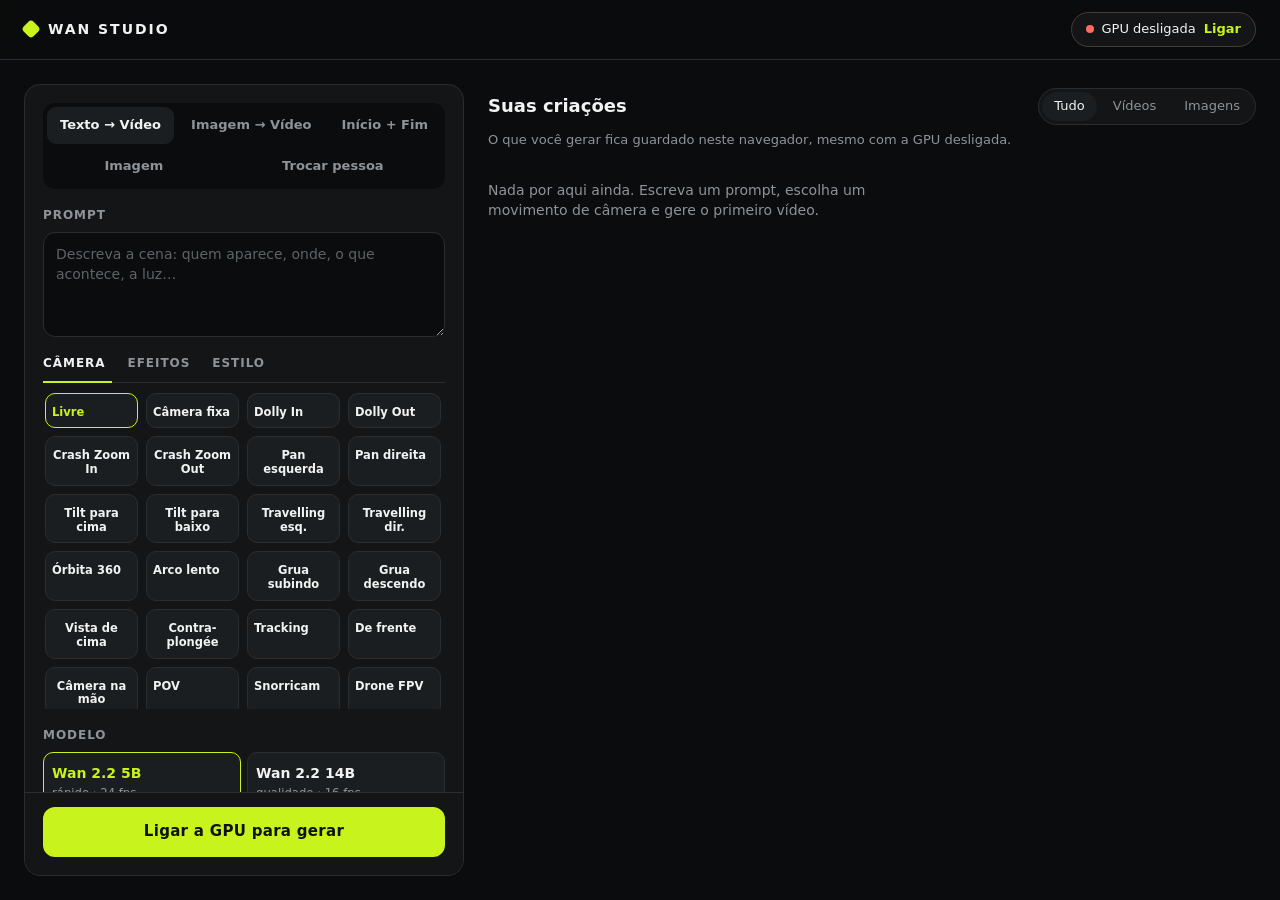
==== site/index.html @ 28d1a2ab "Wan Studio: estúdio de vídeo com Wan 2.2 na GPU gratuita do Kaggle Site, servidor, notebook do Kaggl" ====
<!doctype html>
<html lang="pt-BR">
<head>
  <meta charset="utf-8">
  <meta name="viewport" content="width=device-width, initial-scale=1">
  <meta name="theme-color" content="#0b0c0d">
  <title>Wan Studio</title>
  <link rel="icon" href="data:image/svg+xml,%3Csvg xmlns='http://www.w3.org/2000/svg' viewBox='0 0 32 32'%3E%3Crect width='32' height='32' rx='7' fill='%230b0c0d'/%3E%3Crect x='9' y='9' width='14' height='14' rx='3' fill='%23c8f31d' transform='rotate(45 16 16)'/%3E%3C/svg%3E">
  <style>
:root {
  color-scheme: dark;
  --bg: #0b0c0d;
  --panel: #131516;
  --raised: #1b1e20;
  --line: #2a2e31;
  --text: #f1f3f2;
  --muted: #8d9499;
  --accent: #c8f31d;
  --accent-ink: #10130a;
  --danger: #ff6b5e;
  --warn: #ffc44d;
  --radius: 12px;
}

* { box-sizing: border-box; }
[hidden] { display: none !important; }

body {
  margin: 0;
  background: var(--bg);
  color: var(--text);
  font: 14px/1.45 "Segoe UI", system-ui, -apple-system, Roboto, sans-serif;
}

button, input, textarea { font: inherit; color: inherit; }
button { cursor: pointer; }
button:disabled { cursor: not-allowed; }
:focus-visible { outline: 2px solid var(--accent); outline-offset: 2px; }

/* ---- topo ---- */
.topbar {
  position: sticky; top: 0; z-index: 5;
  display: flex; align-items: center; justify-content: space-between; gap: 16px;
  padding: 12px 24px;
  background: rgba(11, 12, 13, .92);
  backdrop-filter: blur(8px);
  border-bottom: 1px solid var(--line);
}
.brand { display: flex; align-items: center; gap: 10px; font-weight: 800; letter-spacing: .14em; white-space: nowrap; }
.brand-mark { width: 14px; height: 14px; border-radius: 4px; background: var(--accent); transform: rotate(45deg); }

.status {
  display: flex; align-items: center; gap: 8px;
  min-width: 0; padding: 7px 14px;
  border: 1px solid var(--line); border-radius: 999px;
  background: var(--panel); color: var(--muted);
  font-size: 13px; text-align: left;
}
.status::before { content: ""; flex: none; width: 8px; height: 8px; border-radius: 50%; background: var(--muted); }
.status[data-state="ok"] { color: var(--text); }
.status[data-state="ok"]::before { background: var(--accent); box-shadow: 0 0 8px var(--accent); }
.status[data-state="warn"]::before { background: var(--warn); }
.status[data-state="down"] { color: var(--text); border-color: #4a3a38; }
.status[data-state="down"]::before { background: var(--danger); }
.status-action { color: var(--accent); font-weight: 700; }

/* ---- estrutura ---- */
.layout {
  display: grid;
  grid-template-columns: minmax(340px, 440px) minmax(0, 1fr);
  gap: 24px;
  padding: 24px;
  align-items: start;
}

/* O painel acompanha a rolagem da galeria; so o miolo rola, o botao de gerar fica a vista. */
.panel {
  position: sticky; top: 84px;
  display: flex; flex-direction: column;
  min-width: 0; max-height: calc(100vh - 108px);
  overflow: hidden;
  background: var(--panel);
  border: 1px solid var(--line);
  border-radius: 16px;
}
.panel-scroll { display: flex; flex-direction: column; gap: 18px; min-height: 0; padding: 18px; overflow-y: auto; scrollbar-width: thin; }
.panel-foot { display: flex; flex-direction: column; gap: 10px; padding: 14px 18px 18px; border-top: 1px solid var(--line); background: var(--panel); }

.tabs { display: flex; flex-wrap: wrap; gap: 4px; padding: 4px; background: var(--bg); border-radius: var(--radius); }
.tab { flex: 1 1 auto; padding: 9px 10px; border: 0; border-radius: 9px; background: none; color: var(--muted); font-size: 13px; font-weight: 600; white-space: nowrap; }
.tab[aria-selected="true"] { background: var(--raised); color: var(--text); }
.tab:disabled { opacity: .4; }

.note { margin: 0; color: var(--muted); font-size: 13px; }
.note.warn { padding: 9px 12px; border: 1px solid #4a4128; border-radius: 10px; background: #1d1a10; color: var(--warn); }

.field { display: flex; flex-direction: column; gap: 8px; min-width: 0; margin: 0; }
.field-head { display: flex; align-items: center; justify-content: space-between; gap: 8px; }
.field-title { font-size: 12px; font-weight: 700; letter-spacing: .08em; text-transform: uppercase; color: var(--muted); }
.row { display: grid; grid-template-columns: 1fr 1fr; gap: 14px; }
/* Troca de pessoa: cinco duracoes nao cabem em meia linha. */
.row:has([data-key="length"]:not([hidden])) { grid-template-columns: 1fr; }
.inline { display: flex; gap: 8px; }
.inline input { flex: 1; min-width: 0; }

textarea, input[type="number"], input[type="text"], input[type="url"] {
  width: 100%;
  padding: 11px 12px;
  background: var(--bg);
  border: 1px solid var(--line);
  border-radius: var(--radius);
}
textarea { resize: vertical; min-height: 96px; }
textarea::placeholder, input::placeholder { color: #5d6468; }

.link { padding: 2px 0; border: 0; background: none; color: var(--accent); font-size: 13px; font-weight: 600; }
.link:disabled { color: var(--muted); }

/* ---- imagens de entrada ---- */
.frames { display: grid; grid-auto-flow: column; grid-auto-columns: 1fr; gap: 10px; }
.drop {
  position: relative;
  display: grid; place-items: center;
  aspect-ratio: 16 / 10;
  overflow: hidden;
  border: 1px dashed var(--line);
  border-radius: var(--radius);
  background: var(--bg);
  color: var(--muted);
  text-align: center;
  cursor: pointer;
}
.drop.over { border-color: var(--accent); color: var(--text); }
.drop-label { display: flex; flex-direction: column; gap: 2px; padding: 8px; font-weight: 600; }
.drop-label small { font-weight: 400; font-size: 12px; }
.drop img, .drop video { position: absolute; inset: 0; width: 100%; height: 100%; object-fit: cover; }
.drop-clear {
  position: absolute; top: 6px; right: 6px;
  width: 26px; height: 26px;
  border: 0; border-radius: 50%;
  background: rgba(0, 0, 0, .7);
  font-size: 16px; line-height: 1;
}

/* ---- presets ---- */
.subtabs { display: flex; gap: 16px; border-bottom: 1px solid var(--line); }
.subtabs button {
  display: flex; align-items: baseline; gap: 6px;
  min-width: 0; margin-bottom: -1px; padding: 0 0 8px;
  border: 0; border-bottom: 2px solid transparent;
  background: none; color: var(--muted);
  font-size: 12px; font-weight: 700; letter-spacing: .08em; text-transform: uppercase;
}
.subtabs button[aria-selected="true"] { color: var(--text); border-bottom-color: var(--accent); }
.pick { min-width: 0; max-width: 110px; overflow: hidden; text-overflow: ellipsis; white-space: nowrap; color: var(--accent); font-weight: 600; letter-spacing: 0; text-transform: none; }

.cameras { display: grid; grid-template-columns: repeat(4, 1fr); gap: 8px; max-height: 318px; overflow-y: auto; padding: 2px 4px 2px 2px; scrollbar-width: thin; }
.camera {
  display: flex; flex-direction: column; gap: 6px;
  min-width: 0; padding: 6px 6px 8px;
  border: 1px solid var(--line); border-radius: 10px;
  background: var(--raised);
  font-size: 11.5px; font-weight: 600; text-align: center; line-height: 1.2;
}
.camera[aria-pressed="true"] { border-color: var(--accent); color: var(--accent); }

.thumb { position: relative; aspect-ratio: 16 / 10; overflow: hidden; border-radius: 6px; background: #000; perspective: 140px; }
.thumb .scene { position: absolute; inset: 0; }
.thumb .bg {
  position: absolute; inset: -35%;
  background:
    linear-gradient(to top, #1d2a16 0 40%, transparent 40%),
    repeating-linear-gradient(90deg, rgba(255, 255, 255, .1) 0 2px, transparent 2px 16px),
    linear-gradient(to top, #3a4a52, #10181c);
}
.thumb .subj {
  position: absolute; left: 50%; bottom: 22%;
  width: 20%; aspect-ratio: 1 / 1.6; margin-left: -10%;
  border-radius: 45% 45% 14% 14%;
  background: var(--accent);
  transform-origin: 50% 100%;
}
.thumb-icon {
  position: absolute; top: 4px; right: 4px;
  width: 20px; height: 20px; padding: 4px;
  border-radius: 50%; background: rgba(0, 0, 0, .6);
  fill: none; stroke: #fff; stroke-width: 2.4; stroke-linecap: round; stroke-linejoin: round;
}
.thumb-icon.flip { transform: scaleX(-1); }
.camera[aria-pressed="true"] .thumb-icon { stroke: var(--accent); }
.thumb[data-anim="fisheye"]::after, .thumb[data-anim="through"]::after {
  content: ""; position: absolute; inset: 0;
  background: radial-gradient(circle, transparent 45%, #000 78%);
}

/* A miniatura so anima sob o cursor ou quando escolhida. */
:is(.camera:hover, .camera[aria-pressed="true"]) .thumb .scene {
  animation: var(--scene-anim, none) var(--dur, 2.4s) var(--ease, ease-in-out) infinite var(--dir, alternate);
}
:is(.camera:hover, .camera[aria-pressed="true"]) .thumb .bg {
  animation: var(--bg-anim, none) var(--dur, 2.4s) var(--ease, ease-in-out) infinite var(--dir, alternate);
}
:is(.camera:hover, .camera[aria-pressed="true"]) .thumb .subj {
  animation: var(--subj-anim, none) var(--dur, 2.4s) var(--ease, ease-in-out) infinite var(--dir, alternate);
}

.thumb[data-anim="zoom-in"] { --scene-anim: cam-zoom; }
.thumb[data-anim="zoom-out"] { --scene-anim: cam-zoom; --dir: alternate-reverse; }
.thumb[data-anim="crash"] { --scene-anim: cam-crash; --dur: 1.8s; --dir: normal; }
.thumb[data-anim="crash-out"] { --scene-anim: cam-crash; --dur: 1.8s; --dir: reverse; }
.thumb[data-anim="pan-left"] { --scene-anim: cam-pan; }
.thumb[data-anim="pan-right"] { --scene-anim: cam-pan; --dir: alternate-reverse; }
.thumb[data-anim="tilt-up"] { --scene-anim: cam-tilt; }
.thumb[data-anim="tilt-down"] { --scene-anim: cam-tilt; --dir: alternate-reverse; }
.thumb[data-anim="truck-left"] { --bg-anim: cam-truck-bg; --subj-anim: cam-truck-subj; }
.thumb[data-anim="truck-right"] { --bg-anim: cam-truck-bg; --subj-anim: cam-truck-subj; --dir: alternate-reverse; }
.thumb[data-anim="orbit"] { --bg-anim: cam-orbit-bg; --subj-anim: cam-orbit-subj; }
.thumb[data-anim="arc"] { --bg-anim: cam-arc-bg; --subj-anim: cam-arc-subj; --dur: 3.2s; }
.thumb[data-anim="crane-up"] { --scene-anim: cam-crane; }
.thumb[data-anim="crane-down"] { --scene-anim: cam-crane; --dir: alternate-reverse; }
.thumb[data-anim="overhead"] { --scene-anim: cam-overhead; --dur: 3.2s; }
.thumb[data-anim="low-angle"] { --bg-anim: cam-low-bg; --subj-anim: cam-low-subj; }
.thumb[data-anim="shake"] { --scene-anim: cam-shake; --dur: .5s; }
.thumb[data-anim="snorricam"] { --bg-anim: cam-sway; --dur: .9s; }
.thumb[data-anim="fpv"] { --scene-anim: cam-fpv; }
.thumb[data-anim="aerial"] { --scene-anim: cam-aerial; --dur: 3.2s; }
.thumb[data-anim="through"] { --scene-anim: cam-through; --dir: normal; }
.thumb[data-anim="vertigo"] { --bg-anim: cam-vertigo; }
.thumb[data-anim="bullet"] { --bg-anim: cam-orbit-bg; --dur: .9s; }
.thumb[data-anim="whip"] { --scene-anim: cam-whip; --dur: 1.6s; --dir: normal; --ease: ease-out; }
.thumb[data-anim="roll"] { --scene-anim: cam-roll; }
.thumb[data-anim="spin"] { --scene-anim: cam-spin; --dur: 2.8s; --dir: normal; --ease: linear; }
.thumb[data-anim="macro"] { --scene-anim: cam-macro; --dur: 3.2s; }
.thumb[data-anim="focus"] { --bg-anim: cam-focus-bg; --subj-anim: cam-focus-subj; }
.thumb[data-anim="fisheye"] { --scene-anim: cam-fisheye; }
.thumb[data-anim="slow"] { --subj-anim: cam-slow; --dur: 4.5s; }
.thumb[data-anim="timelapse"] { --bg-anim: cam-timelapse; --dur: 1.3s; --ease: linear; }

@keyframes cam-zoom { to { transform: scale(1.6); } }
@keyframes cam-crash { 0%, 20% { transform: scale(1); } 55%, 100% { transform: scale(2.4); } }
@keyframes cam-pan { from { transform: translateX(-13%); } to { transform: translateX(13%); } }
@keyframes cam-tilt { from { transform: translateY(-13%); } to { transform: translateY(13%); } }
@keyframes cam-truck-bg { from { transform: translateX(-14%); } to { transform: translateX(14%); } }
@keyframes cam-truck-subj { from { transform: translateX(-45%); } to { transform: translateX(45%); } }
@keyframes cam-orbit-bg { from { transform: translateX(-18%); } to { transform: translateX(18%); } }
@keyframes cam-orbit-subj { from { transform: rotateY(-40deg); } to { transform: rotateY(40deg); } }
@keyframes cam-arc-bg { from { transform: translateX(-8%); } to { transform: translateX(8%); } }
@keyframes cam-arc-subj { from { transform: rotateY(-20deg); } to { transform: rotateY(20deg); } }
@keyframes cam-crane { from { transform: translateY(-12%); } to { transform: translateY(14%) scale(.82); } }
@keyframes cam-overhead { from { transform: scale(1.5) rotate(0); } to { transform: scale(1.5) rotate(40deg); } }
@keyframes cam-low-bg { to { transform: translateY(10%); } }
@keyframes cam-low-subj { to { transform: scale(1.15, 1.4); } }
@keyframes cam-shake {
  0% { transform: translate(-2%, 1%); }
  50% { transform: translate(2%, -2%) rotate(.6deg); }
  100% { transform: translate(-1%, 2%); }
}
@keyframes cam-sway { from { transform: translate(-6%, 3%) rotate(-5deg); } to { transform: translate(6%, -3%) rotate(5deg); } }
@keyframes cam-fpv { from { transform: rotate(-7deg) scale(1.1); } to { transform: rotate(7deg) scale(1.9); } }
@keyframes cam-aerial { from { transform: translateY(8%) scale(1.15); } to { transform: translateY(-8%) scale(1.15); } }
@keyframes cam-through { from { transform: scale(.7); } to { transform: scale(2.6); } }
@keyframes cam-vertigo { to { transform: scale(2); } }
@keyframes cam-whip {
  0% { transform: translateX(-45%); filter: blur(3px); }
  35%, 100% { transform: translateX(0); filter: blur(0); }
}
@keyframes cam-roll { to { transform: rotate(16deg) scale(1.25); } }
@keyframes cam-spin { from { transform: scale(1.6) rotate(0); } to { transform: scale(1.6) rotate(360deg); } }
@keyframes cam-macro { from { transform: scale(2.3) translateX(-4%); } to { transform: scale(2.3) translateX(4%); } }
@keyframes cam-focus-bg { from { filter: blur(3px); } to { filter: blur(0); } }
@keyframes cam-focus-subj { from { filter: blur(0); } to { filter: blur(2.5px); } }
@keyframes cam-fisheye { to { transform: scale(1.3); } }
@keyframes cam-slow { to { transform: translateY(-40%); } }
@keyframes cam-timelapse {
  from { transform: translateX(-10%); filter: brightness(.55); }
  to { transform: translateX(10%); filter: brightness(1.35); }
}

@media (prefers-reduced-motion: reduce) {
  .thumb .scene, .thumb .bg, .thumb .subj { animation: none !important; }
}

.chips { display: flex; flex-wrap: wrap; gap: 6px; }
.chip { padding: 6px 12px; border: 1px solid var(--line); border-radius: 999px; background: var(--raised); }
.chip[aria-pressed="true"] { border-color: var(--accent); color: var(--accent); }

/* ---- opcoes ---- */
.segmented { display: grid; grid-auto-flow: column; grid-auto-columns: 1fr; gap: 6px; }
.segmented button { display: flex; flex-direction: column; gap: 2px; padding: 10px 8px; border: 1px solid var(--line); border-radius: 10px; background: var(--raised); font-weight: 600; }
.segmented.compact button { padding: 8px 4px; white-space: nowrap; }
.segmented small { color: var(--muted); font-weight: 400; }
.segmented button[aria-pressed="true"] { border-color: var(--accent); color: var(--accent); }
.segmented button:disabled { opacity: .35; }

.fixed-choice { display: flex; flex-direction: column; gap: 2px; margin: 0; padding: 10px 12px; border: 1px solid var(--accent); border-radius: 10px; background: var(--raised); color: var(--accent); font-weight: 600; text-align: center; }
.fixed-choice small { color: var(--muted); font-weight: 400; }
.check { display: flex; align-items: flex-start; gap: 8px; color: var(--muted); font-size: 13px; }
.check input { flex: none; accent-color: var(--accent); margin-top: 3px; }

.advanced { border-top: 1px solid var(--line); padding-top: 12px; }
.advanced summary { color: var(--muted); font-size: 12px; font-weight: 700; letter-spacing: .08em; text-transform: uppercase; cursor: pointer; }
.advanced[open] summary { margin-bottom: 12px; }
.advanced .field + .field { margin-top: 12px; }

.error { margin: 0; color: var(--danger); overflow-wrap: anywhere; }
.generate {
  width: 100%; padding: 14px;
  border: 0; border-radius: var(--radius);
  background: var(--accent); color: var(--accent-ink);
  font-size: 15px; font-weight: 800; letter-spacing: .02em;
}
.generate:disabled { opacity: .5; }
.generate.as-link { display: block; text-align: center; text-decoration: none; }

/* ---- galeria ---- */
.gallery-wrap { min-width: 0; }
.gallery-head { display: flex; flex-wrap: wrap; align-items: center; justify-content: space-between; gap: 12px; margin: 4px 0 6px; }
.gallery-title { margin: 0; font-size: 18px; }
.filters { display: flex; gap: 4px; padding: 3px; background: var(--panel); border: 1px solid var(--line); border-radius: 999px; }
.filters button { padding: 5px 12px; border: 0; border-radius: 999px; background: none; color: var(--muted); font-size: 13px; }
.filters button[aria-pressed="true"] { background: var(--raised); color: var(--text); }
#gallery-note { margin-bottom: 16px; }
.gallery { display: grid; grid-template-columns: repeat(auto-fill, minmax(280px, 1fr)); gap: 16px; align-items: start; }
.empty { max-width: 46ch; color: var(--muted); }

.card { overflow: hidden; background: var(--panel); border: 1px solid var(--line); border-radius: 14px; }
.card-media { position: relative; display: grid; place-items: center; width: 100%; padding: 0; border: 0; background: #000; color: inherit; }
.card-media.open { cursor: zoom-in; }
.card-media video, .card-media img { display: block; width: 100%; height: 100%; object-fit: contain; }
.badge { position: absolute; top: 8px; left: 8px; padding: 2px 8px; border-radius: 999px; background: rgba(0, 0, 0, .65); font-size: 11px; font-weight: 600; }
.card-wait { width: 76%; text-align: center; color: var(--muted); }
.card-wait.failed { color: var(--danger); overflow-wrap: anywhere; }
.bar { height: 4px; margin-top: 10px; overflow: hidden; border-radius: 2px; background: var(--line); }
.bar i { display: block; height: 100%; background: var(--accent); transition: width .4s; }
.bar.busy i { width: 35%; animation: bar-slide 1.4s ease-in-out infinite alternate; }
@keyframes bar-slide { from { margin-left: 0; } to { margin-left: 65%; } }
.card-body { display: flex; flex-direction: column; gap: 8px; padding: 12px; }
.card-prompt { margin: 0; display: -webkit-box; -webkit-line-clamp: 2; -webkit-box-orient: vertical; overflow: hidden; }
.card-meta { margin: 0; color: var(--muted); font-size: 12px; }
.card-actions { display: flex; flex-wrap: wrap; gap: 6px; }
.card-actions > * { padding: 6px 10px; border: 1px solid var(--line); border-radius: 8px; background: var(--raised); color: var(--text); font-size: 12.5px; text-decoration: none; }
.card-actions .danger { margin-left: auto; color: var(--danger); }

/* ---- dialogos ---- */
.dialog { width: min(480px, calc(100vw - 32px)); max-height: calc(100vh - 32px); padding: 0; border: 1px solid var(--line); border-radius: 16px; background: var(--panel); color: var(--text); }
.dialog::backdrop { background: rgba(0, 0, 0, .7); }
.dialog-body { display: flex; flex-direction: column; gap: 16px; padding: 20px; }
.dialog-section { display: flex; flex-direction: column; gap: 14px; }
.dialog-head { display: flex; align-items: center; justify-content: space-between; gap: 12px; }
.dialog-head h2 { margin: 0; font-size: 18px; }
.icon-btn { width: 30px; height: 30px; border: 0; border-radius: 50%; background: var(--raised); font-size: 18px; line-height: 1; }
.lead { margin: 0; color: var(--muted); }
.steps { margin: 0; padding-left: 20px; }
.steps li + li { margin-top: 6px; }
.manual { border-top: 1px solid var(--line); padding-top: 12px; }
.manual summary { color: var(--muted); font-size: 13px; cursor: pointer; }
.manual-body { display: flex; flex-direction: column; gap: 14px; margin-top: 12px; }
.dialog-actions { display: flex; flex-wrap: wrap; gap: 8px; }
.ghost { padding: 10px 14px; border: 1px solid var(--line); border-radius: var(--radius); background: none; white-space: nowrap; }
.ghost.danger { margin-left: auto; color: var(--danger); }

.facts { display: grid; grid-template-columns: auto 1fr; gap: 8px 16px; margin: 0; }
.facts dt { color: var(--muted); }
.facts dd { margin: 0; }
.facts .yes { color: var(--accent); }
.facts .no { color: var(--muted); }

.viewer { width: min(1100px, calc(100vw - 32px)); }
.viewer-body { display: grid; grid-template-columns: minmax(0, 1fr) 300px; }
.viewer-media { display: grid; place-items: center; min-height: 240px; background: #000; }
.viewer-media video, .viewer-media img { display: block; max-width: 100%; max-height: calc(100vh - 34px); }
.viewer-side { display: flex; flex-direction: column; gap: 12px; padding: 20px; overflow-y: auto; max-height: calc(100vh - 34px); }
.viewer-prompt { margin: 0; white-space: pre-wrap; overflow-wrap: anywhere; }

@media (max-width: 860px) {
  .layout { grid-template-columns: minmax(0, 1fr); padding: 16px; }
  .topbar { padding: 10px 16px; }
  /* Uma coluna: o painel volta ao fluxo e o botao de gerar gruda no pe da tela. */
  .panel { position: static; max-height: none; overflow: visible; }
  .panel-scroll { overflow: visible; }
  .panel-foot { position: sticky; bottom: 0; border-radius: 0 0 16px 16px; }
  .viewer-body { grid-template-columns: 1fr; }
  .viewer-media video, .viewer-media img { max-height: 60vh; }
  .viewer-side { max-height: none; }
}
@media (max-width: 420px) {
  .tab { flex-basis: 40%; }
  .cameras { grid-template-columns: repeat(3, 1fr); }
  .brand { letter-spacing: .08em; }
}
</style>
</head>
<body>
  <header class="topbar">
    <div class="brand"><span class="brand-mark"></span>WAN STUDIO</div>
    <button id="status" type="button" class="status" data-state="loading">Conectando…</button>
  </header>

  <main class="layout">
    <form id="form" class="panel" autocomplete="off">
      <div class="panel-scroll">
      <div class="tabs" data-key="mode" role="tablist">
        <button type="button" class="tab" role="tab" data-value="t2v">Texto → Vídeo</button>
        <button type="button" class="tab" role="tab" data-value="i2v">Imagem → Vídeo</button>
        <button type="button" class="tab" role="tab" data-value="flf">Início + Fim</button>
        <button type="button" class="tab" role="tab" data-value="img">Imagem</button>
        <button type="button" class="tab" role="tab" data-value="swap">Trocar pessoa</button>
      </div>
      <p id="mode-note" class="note warn" hidden></p>

      <div id="frames" class="frames" hidden>
        <label class="drop" data-frame="start_image">
          <input type="file" accept="image/*" hidden>
          <span class="drop-label"><span class="drop-title">Frame inicial</span><small>clique ou arraste uma imagem</small></span>
          <img alt="Imagem escolhida" hidden>
          <button type="button" class="drop-clear" hidden aria-label="Remover imagem">×</button>
        </label>
        <label class="drop" data-frame="end_image" hidden>
          <input type="file" accept="image/*" hidden>
          <span class="drop-label">Frame final<small>clique ou arraste uma imagem</small></span>
          <img alt="Frame final escolhido" hidden>
          <button type="button" class="drop-clear" hidden aria-label="Remover imagem">×</button>
        </label>
        <label class="drop" data-frame="video" hidden>
          <input type="file" accept="video/*" hidden>
          <span class="drop-label"><span class="drop-title">Vídeo</span><small>clique ou arraste um vídeo (até 100 MB)</small></span>
          <video muted loop playsinline hidden></video>
          <button type="button" class="drop-clear" hidden aria-label="Remover vídeo">×</button>
        </label>
      </div>
      <div id="swap-options" class="field" hidden>
        <p class="note">A pessoa da imagem entra no lugar da pessoa principal do vídeo, com os mesmos movimentos e expressões. Ela precisa aparecer no primeiro quadro do trecho, de preferência inteira: o que só surge depois pode sobrar no resultado. Use apenas imagens de pessoas que autorizaram.</p>
        <label class="check">
          <input type="checkbox" id="replace" checked>
          <span>Manter o cenário do vídeo (desmarque para a pessoa só copiar os movimentos, no cenário da própria imagem)</span>
        </label>
        <span class="field-title">Qualidade</span>
        <div class="segmented" data-key="quality">
          <button type="button" data-value="rapida">Rápida<small>menor, ampliada</small></button>
          <button type="button" data-value="boa">Boa<small>480p</small></button>
          <button type="button" data-value="maxima">Máxima<small>576p</small></button>
          <button type="button" data-value="ultra" hidden>Ultra<small>720p direto</small></button>
        </div>
        <label class="check" id="hd-row" hidden>
          <input type="checkbox" id="hd">
          <span>Alta definição: restaurar os detalhes e entregar em 720p (mais nítido; leva mais tempo)</span>
        </label>
        <label class="check" id="fluid-row" hidden>
          <input type="checkbox" id="fluid">
          <span>Movimento fluido: 32 quadros por segundo em vez de 16 (os quadros a mais são calculados em segundos)</span>
        </label>
        <p id="swap-estimate" class="note"></p>
      </div>

      <div class="field">
        <div class="field-head">
          <label class="field-title" for="prompt">Prompt</label>
          <button type="button" id="enhance" class="link" hidden>Melhorar com IA</button>
        </div>
        <textarea id="prompt" rows="4" placeholder="Descreva a cena: quem aparece, onde, o que acontece, a luz…"></textarea>
        <label id="auto-row" class="check" hidden>
          <input type="checkbox" id="auto-enhance" checked>
          <span>Traduzir para inglês e detalhar o prompt ao gerar</span>
        </label>
      </div>

      <section class="field" id="presets-field">
        <div class="subtabs" data-key="tab" role="tablist">
          <button type="button" role="tab" data-value="camera">Câmera<span class="pick" data-pick="camera"></span></button>
          <button type="button" role="tab" data-value="effect">Efeitos<span class="pick" data-pick="effect"></span></button>
          <button type="button" role="tab" data-value="style">Estilo<span class="pick" data-pick="style"></span></button>
        </div>
        <div id="cameras" class="cameras" data-key="camera"></div>
        <div id="effects" class="chips" data-key="effect" hidden></div>
        <div id="styles" class="chips" data-key="style" hidden></div>
      </section>

      <section class="field">
        <span class="field-title">Modelo</span>
        <p id="swap-model" class="fixed-choice" hidden>Wan 2.2 Animate<small>troca de pessoa · 16 fps</small></p>
        <div class="segmented" data-key="model">
          <button type="button" data-value="5b">Wan 2.2 5B<small>rápido · 24 fps</small></button>
          <button type="button" data-value="14b">Wan 2.2 14B<small>qualidade · 16 fps</small></button>
        </div>
        <label id="fast-row" class="check">
          <input type="checkbox" id="fast" checked>
          <span id="fast-label">Turbo</span>
        </label>
      </section>

      <div class="row">
        <section class="field" id="aspect-field">
          <span class="field-title">Proporção</span>
          <div class="segmented compact" data-key="aspect">
            <button type="button" data-value="16:9">16:9</button>
            <button type="button" data-value="9:16">9:16</button>
            <button type="button" data-value="1:1">1:1</button>
          </div>
        </section>
        <section class="field" id="resolution-field">
          <span class="field-title">Resolução</span>
          <div class="segmented compact" data-key="resolution">
            <button type="button" data-value="480p">480p</button>
            <button type="button" data-value="720p">720p</button>
          </div>
        </section>
      </div>

      <div class="row">
        <section class="field" id="duration-field">
          <span class="field-title">Duração</span>
          <div class="segmented compact" data-key="duration">
            <button type="button" data-value="3">3 s</button>
            <button type="button" data-value="5">5 s</button>
          </div>
          <div class="segmented compact" data-key="length" hidden>
            <button type="button" data-value="5">5 s</button>
            <button type="button" data-value="10">10 s</button>
            <button type="button" data-value="15">15 s</button>
            <button type="button" data-value="30">30 s</button>
            <button type="button" data-value="60">60 s</button>
          </div>
        </section>
        <label class="field" id="start-field" hidden>
          <span class="field-title">Começar em (s)</span>
          <input id="start" type="number" min="0" step="0.5" placeholder="0">
        </label>
        <section class="field" id="count-field">
          <span class="field-title">Quantidade</span>
          <div class="segmented compact" data-key="count">
            <button type="button" data-value="1">1</button>
            <button type="button" data-value="2">2</button>
            <button type="button" data-value="4">4</button>
          </div>
        </section>
      </div>

      <details class="advanced">
        <summary>Avançado</summary>
        <label class="field">
          <span class="field-title">Seed</span>
          <input id="seed" type="number" min="0" placeholder="aleatória">
        </label>
        <label class="field">
          <span class="field-title">O que evitar (prompt negativo)</span>
          <input id="negative" type="text" placeholder="ex.: texto, marca d'água, pessoas ao fundo">
        </label>
      </details>
      </div>

      <div class="panel-foot">
        <p id="error" class="error" role="alert" hidden></p>
        <button id="submit" class="generate" type="submit">Gerar vídeo</button>
      </div>
    </form>

    <section class="gallery-wrap">
      <div class="gallery-head">
        <h2 class="gallery-title">Suas criações</h2>
        <div class="filters" data-key="filter">
          <button type="button" data-value="all">Tudo</button>
          <button type="button" data-value="video">Vídeos</button>
          <button type="button" data-value="image">Imagens</button>
        </div>
      </div>
      <p id="gallery-note" class="note"></p>
      <div id="gallery" class="gallery"></div>
      <p id="empty" class="empty" hidden>Nada por aqui ainda. Escreva um prompt, escolha um movimento de câmera e gere o primeiro vídeo.</p>
    </section>
  </main>

  <dialog id="gpu" class="dialog">
    <div class="dialog-body">
      <div class="dialog-head">
        <h2 id="gpu-title">GPU</h2>
        <button type="button" class="icon-btn" data-close aria-label="Fechar">×</button>
      </div>

      <section id="gpu-off" class="dialog-section">
        <p class="lead">Os vídeos são gerados numa GPU gratuita (do Kaggle ou do Lightning AI), que só fica ligada enquanto você usa. Sua galeria continua salva aqui com ela desligada.</p>
        <ol class="steps">
          <li>No seu computador, abra a pasta do Wan Studio e dê dois cliques em <b>Ligar GPU</b> (Kaggle) ou em <b>Ligar GPU (Lightning)</b> (placa maior, para a qualidade Ultra).</li>
          <li>Espere esta página conectar sozinha: uns 5 minutos, ou bem mais quando o Kaggle está cheio e deixa a máquina numa fila.</li>
        </ol>
        <details id="manual" class="manual">
          <summary>Ligar pelo site do Kaggle</summary>
          <div class="manual-body">
          <ol class="steps">
            <li>Abra o seu notebook <b>Wan Studio</b> no Kaggle.</li>
            <li>Clique em <b>Run All</b> e espere uns 5 minutos.</li>
            <li id="step-paired">Pronto: esta página conecta sozinha quando a GPU ligar.</li>
            <li id="step-code">Copie o <b>código de conexão</b> que aparece no notebook e cole abaixo. Só é preciso na primeira vez neste navegador.</li>
          </ol>
          <a id="open-notebook" class="generate as-link" target="_blank" rel="noopener" hidden>Abrir meu notebook no Kaggle</a>
          <label class="field">
            <span class="field-title">Código de conexão</span>
            <span class="inline">
              <input id="connect-code" type="text" placeholder="Cole aqui o código ou o link" autocomplete="off" spellcheck="false">
              <button type="button" id="connect-go" class="ghost">Conectar</button>
            </span>
          </label>
          <p id="connect-error" class="error" hidden>Código inválido. Copie de novo a linha inteira que o notebook mostrou.</p>
          <label class="field">
            <span class="field-title">Link do seu notebook (opcional)</span>
            <input id="notebook-url" type="url" placeholder="https://www.kaggle.com/code/…" autocomplete="off" spellcheck="false">
          </label>
          </div>
        </details>
      </section>

      <section id="gpu-on" class="dialog-section" hidden>
        <dl id="gpu-facts" class="facts"></dl>
        <p id="idle-note" class="note" hidden></p>
        <div class="dialog-actions">
          <button type="button" id="keep-alive" class="ghost" hidden>Manter ligada</button>
          <button type="button" id="shutdown" class="ghost danger">Desligar GPU</button>
        </div>
      </section>
    </div>
  </dialog>

  <dialog id="viewer" class="dialog viewer">
    <div class="viewer-body">
      <div id="viewer-media" class="viewer-media"></div>
      <div class="viewer-side">
        <div class="dialog-head">
          <h2>Detalhes</h2>
          <button type="button" class="icon-btn" data-close aria-label="Fechar">×</button>
        </div>
        <p id="viewer-prompt" class="viewer-prompt"></p>
        <p id="viewer-final" class="note" hidden></p>
        <p id="viewer-meta" class="card-meta"></p>
        <div id="viewer-actions" class="card-actions"></div>
      </div>
    </div>
  </dialog>

  <script>
window.WAN_SITE = {"ntfy": "https://ntfy.sh"};
window.WAN_PRESETS = {"cameras": [{"id": "none", "name": "Livre", "anim": "none"}, {"id": "static", "name": "Câmera fixa", "anim": "static"}, {"id": "dolly_in", "name": "Dolly In", "anim": "zoom-in"}, {"id": "dolly_out", "name": "Dolly Out", "anim": "zoom-out"}, {"id": "crash_zoom_in", "name": "Crash Zoom In", "anim": "crash"}, {"id": "crash_zoom_out", "name": "Crash Zoom Out", "anim": "crash-out"}, {"id": "pan_left", "name": "Pan esquerda", "anim": "pan-left"}, {"id": "pan_right", "name": "Pan direita", "anim": "pan-right"}, {"id": "tilt_up", "name": "Tilt para cima", "anim": "tilt-up"}, {"id": "tilt_down", "name": "Tilt para baixo", "anim": "tilt-down"}, {"id": "truck_left", "name": "Travelling esq.", "anim": "truck-left"}, {"id": "truck_right", "name": "Travelling dir.", "anim": "truck-right"}, {"id": "orbit", "name": "Órbita 360", "anim": "orbit"}, {"id": "arc", "name": "Arco lento", "anim": "arc"}, {"id": "crane_up", "name": "Grua subindo", "anim": "crane-up"}, {"id": "crane_down", "name": "Grua descendo", "anim": "crane-down"}, {"id": "overhead", "name": "Vista de cima", "anim": "overhead"}, {"id": "low_angle", "name": "Contra-plongée", "anim": "low-angle"}, {"id": "tracking", "name": "Tracking", "anim": "truck-right"}, {"id": "lead", "name": "De frente", "anim": "zoom-out"}, {"id": "handheld", "name": "Câmera na mão", "anim": "shake"}, {"id": "pov", "name": "POV", "anim": "shake"}, {"id": "snorricam", "name": "Snorricam", "anim": "snorricam"}, {"id": "fpv", "name": "Drone FPV", "anim": "fpv"}, {"id": "aerial", "name": "Drone aéreo", "anim": "aerial"}, {"id": "through", "name": "Atravessando", "anim": "through"}, {"id": "dolly_zoom", "name": "Dolly Zoom", "anim": "vertigo"}, {"id": "bullet_time", "name": "Bullet Time", "anim": "bullet"}, {"id": "whip_pan", "name": "Whip Pan", "anim": "whip"}, {"id": "dutch", "name": "Dutch angle", "anim": "roll"}, {"id": "spin", "name": "Giro 360", "anim": "spin"}, {"id": "macro", "name": "Super close", "anim": "macro"}, {"id": "rack_focus", "name": "Troca de foco", "anim": "focus"}, {"id": "fisheye", "name": "Olho de peixe", "anim": "fisheye"}, {"id": "slow_motion", "name": "Câmera lenta", "anim": "slow"}, {"id": "timelapse", "name": "Timelapse", "anim": "timelapse"}, {"id": "hyperlapse", "name": "Hyperlapse", "anim": "fpv"}], "effects": [{"id": "none", "name": "Nenhum"}, {"id": "explosion", "name": "Explosão"}, {"id": "fire", "name": "Em chamas"}, {"id": "disintegrate", "name": "Desintegrar"}, {"id": "levitate", "name": "Levitação"}, {"id": "freeze", "name": "Congelar"}, {"id": "lightning", "name": "Raios"}, {"id": "flood", "name": "Inundação"}, {"id": "melt", "name": "Derreter"}, {"id": "glow", "name": "Brilho"}, {"id": "wings", "name": "Asas"}, {"id": "bloom", "name": "Florescer"}, {"id": "smoke", "name": "Fumaça"}, {"id": "rain", "name": "Chuva"}, {"id": "snow", "name": "Neve"}, {"id": "wind", "name": "Vento forte"}, {"id": "metal", "name": "Virar metal"}, {"id": "hologram", "name": "Holograma"}, {"id": "glitch", "name": "Glitch"}, {"id": "clones", "name": "Clones"}, {"id": "portal", "name": "Portal"}, {"id": "confetti", "name": "Confete"}], "styles": [{"id": "none", "name": "Nenhum"}, {"id": "cinematic", "name": "Cinemático"}, {"id": "commercial", "name": "Comercial"}, {"id": "documentary", "name": "Documentário"}, {"id": "golden_hour", "name": "Golden hour"}, {"id": "noir", "name": "Noir"}, {"id": "cyberpunk", "name": "Cyberpunk"}, {"id": "fantasy", "name": "Fantasia"}, {"id": "horror", "name": "Terror"}, {"id": "vintage", "name": "Filme antigo"}, {"id": "vhs", "name": "VHS"}, {"id": "anime", "name": "Anime"}, {"id": "3d", "name": "Animação 3D"}, {"id": "claymation", "name": "Massinha"}, {"id": "pixel", "name": "Pixel art"}, {"id": "watercolor", "name": "Aquarela"}, {"id": "oil", "name": "Pintura a óleo"}]};
</script>
  <script>
"use strict";

const $ = (sel, root = document) => root.querySelector(sel);
const $$ = (sel, root = document) => [...root.querySelectorAll(sel)];

// O site estatico (hospedado ou aberto do disco) define WAN_SITE. Servida pelo servidor da
// GPU, a pagina fala com a API na mesma origem e nao ha o que conectar.
const SITE = window.WAN_SITE || null;
const NTFY = (SITE && SITE.ntfy) || "https://ntfy.sh";
const FETCH_TIMEOUT = 12000;
const UPLOAD_TIMEOUT = 120000;
const VIDEO_UPLOAD_TIMEOUT = 600000;
const MAX_VIDEO_BYTES = 100 * 1024 * 1024;   // mesmo teto do servidor e do tunel
const MAX_STORED_VIDEO = 25 * 1024 * 1024;   // acima disso o video de origem nao e guardado
const DOWNLOAD_TIMEOUT = 300000;
const STATUS_EVERY = 10000;
const MAX_COLLECT_TRIES = 5;

const ACTIVE = ["preparing", "queued", "running"];
const DEFAULTS = {
  mode: "t2v", camera: "none", effect: "none", style: "none", model: "5b", aspect: "16:9",
  resolution: "480p", duration: "5", count: "1", tab: "camera", filter: "all",
  quality: "boa", length: "5",  // troca de pessoa: qualidade e duracao do trecho
};
const SET_NAMES = {
  "5b": "5B", animate: "Animate · trocar pessoa", "14b_i2v": "14B · imagem → vídeo", "14b_t2v": "14B · texto → vídeo",
};
const MODEL_NAMES = { "5b": "5B", "14b": "14B", animate: "Animate" };
const ENHANCER_TEXT = {
  ready: "pronto", waiting: "baixando o modelo", loading: "carregando", off: "indisponível", error: "falhou",
  sleeping: "em pausa enquanto a segunda GPU gera vídeo",
};
const QUALITY_NAMES = { rapida: "rápida", boa: "boa", maxima: "máxima", ultra: "ultra" };
// Troca de pessoa, para a estimativa de tempo. Por qualidade: segundos por pedaco numa T4
// (analise do video + passos + gravacao). "boa" e "rapida" foram medidas na GPU do Kaggle em
// 12/10/2026 (10 s em 26,6 e 11,6 min, dois pedacos de 77 quadros); a "maxima" e a medida
// antiga do pedaco de 49 quadros; a "ultra" nao roda na T4, e o numero dela e uma conta.
const SWAP_CHUNK_SECONDS = { rapida: 350, boa: 800, maxima: 900, ultra: 2800 };
const SWAP_FPS = 16;  // todos os quadros sao gerados
// A alta definicao (restauracao de cada pedaco) leva isto a mais por pedaco de 49 quadros:
// medido em 12/10/2026 num video em pe (720x1248), uns 480 s com a outra GPU ocupada; num
// quadrado (720x720), 220 s.
const SWAP_HD_SECONDS = 400;
const SWAP_CHUNK = 77, SWAP_OVERLAP = 5;
const SWAP_CHUNKS = { maxima: 49 };  // quadros por pedaco quando nao sao os 77 de costume
// A "ultra" so aparece em placas com pelo menos isto de memoria (GB); o servidor confere.
const ULTRA_MIN_VRAM = 20;
// Quantas vezes cada placa e mais rapida que a T4 nesta tarefa. Sao estimativas pela ficha
// tecnica, ainda sem medida: o site avisa disso ao mostrar o tempo. A ordem importa ("L40S"
// contem "L4").
const GPU_SPEED = [["B200", 14], ["H200", 10], ["H100", 9], ["RTX PRO 6000", 9], ["A100", 5.5], ["L40S", 5.5],
                   ["A10G", 2.3], ["L4", 1.9]];

// Icone que indica o movimento com a miniatura parada (tracos 24x24, do conjunto Feather).
const ICONS = {
  left: "M19 12H5M12 19l-7-7 7-7",
  right: "M5 12h14M12 5l7 7-7 7",
  up: "M12 19V5M5 12l7-7 7 7",
  down: "M12 5v14M19 12l-7 7-7-7",
  "zoom-in": "M19 11a8 8 0 1 1-16 0 8 8 0 0 1 16 0M21 21l-4.35-4.35M11 8v6M8 11h6",
  "zoom-out": "M19 11a8 8 0 1 1-16 0 8 8 0 0 1 16 0M21 21l-4.35-4.35M8 11h6",
  rotate: "M23 4v6h-6M20.49 15a9 9 0 1 1-2.12-9.36L23 10",
  refresh: "M23 4v6h-6M1 20v-6h6M3.51 9a9 9 0 0 1 14.85-3.36L23 10M1 14l4.64 4.36A9 9 0 0 0 20.49 15",
  shake: "M22 12h-4l-3 9L9 3l-3 9H2",
  fast: "M13 17l5-5-5-5M6 17l5-5-5-5",
  frame: "M8 3H5a2 2 0 0 0-2 2v3m18 0V5a2 2 0 0 0-2-2h-3m0 18h3a2 2 0 0 0 2-2v-3M3 16v3a2 2 0 0 0 2 2h3",
  focus: "M22 12a10 10 0 1 1-20 0 10 10 0 0 1 20 0M22 12h-4M6 12H2M12 6V2M12 22v-4",
  clock: "M22 12a10 10 0 1 1-20 0 10 10 0 0 1 20 0M12 6v6l4 2",
  eye: "M1 12s4-8 11-8 11 8 11 8-4 8-11 8-11-8-11-8zM15 12a3 3 0 1 1-6 0 3 3 0 0 1 6 0",
};
const ANIM_ICON = {
  static: "frame", "zoom-in": "zoom-in", "zoom-out": "zoom-out", crash: "fast", "crash-out": "fast",
  "pan-left": "left", "pan-right": "right", "tilt-up": "up", "tilt-down": "down",
  "truck-left": "left", "truck-right": "right", orbit: "rotate", arc: "rotate", "crane-up": "up",
  "crane-down": "down", overhead: "down", "low-angle": "up", shake: "shake", snorricam: "shake",
  fpv: "fast", aerial: "up", through: "zoom-in", vertigo: "focus", bullet: "rotate", whip: "fast",
  roll: "refresh", spin: "refresh", macro: "zoom-in", focus: "focus", fisheye: "eye", slow: "clock",
  timelapse: "clock",
};

function animIcon(anim) {
  if (!ANIM_ICON[anim]) return null;
  const svg = document.createElementNS("http://www.w3.org/2000/svg", "svg");
  svg.setAttribute("viewBox", "0 0 24 24");
  svg.setAttribute("aria-hidden", "true");
  svg.setAttribute("class", anim === "crash-out" ? "thumb-icon flip" : "thumb-icon");
  const path = document.createElementNS(svg.namespaceURI, "path");
  path.setAttribute("d", ICONS[ANIM_ICON[anim]]);
  svg.append(path);
  return svg;
}

function el(tag, props = {}, ...children) {
  const node = Object.assign(document.createElement(tag), props);
  node.append(...children.filter((child) => child !== null && child !== undefined && child !== ""));
  return node;
}

// localStorage pode faltar (janela privada, dados bloqueados): tudo aqui e conveniencia.
const store = {
  get(key, fallback = null) {
    try {
      const raw = localStorage.getItem("wan-" + key);
      return raw === null ? fallback : JSON.parse(raw);
    } catch { return fallback; }
  },
  set(key, value) {
    try {
      if (value === null) localStorage.removeItem("wan-" + key);
      else localStorage.setItem("wan-" + key, JSON.stringify(value));
    } catch { /* sem armazenamento, segue sem lembrar */ }
  },
};

const state = { ...DEFAULTS, ...store.get("settings", {}) };
// As qualidades da troca de pessoa mudaram em 12/10/2026 (a "rapida" de antes saia com
// defeito e era a padrao): quem tinha uma escolha guardada volta, uma vez, para a padrao.
if (store.get("qualities", 1) < 2) {
  state.quality = DEFAULTS.quality;
  store.set("qualities", 2);
}
const files = { start_image: null, end_image: null, video: null };
let presets = { cameras: [], effects: [], styles: [] };
let conn = store.get("conn");        // { url, password } da sessao atual da GPU
let pairing = store.get("pairing");  // { topic, key }: como achar a sessao sem colar codigo
let status = null;                   // ultima resposta de /api/status; null = sem resposta
let failures = 0;
let submitting = false;

const reachable = () => Boolean(conn) || !SITE;
const online = () => Boolean(status && status.comfy);

// ---------------------------------------------------------------- conexao

function bytesFromB64(text) {
  const binary = atob(String(text).replace(/-/g, "+").replace(/_/g, "/"));
  return Uint8Array.from(binary, (char) => char.charCodeAt(0));
}

/** Aceita o codigo puro ou um link que o contenha (…#c=CODIGO). */
function parseCode(text) {
  let code = String(text).trim();
  const inLink = code.match(/[#&?]c=([\w-]+)/);
  if (inLink) code = inLink[1];
  try {
    const data = JSON.parse(new TextDecoder().decode(bytesFromB64(code)));
    return hasSession(data) || (data.t && data.k) ? data : null;
  } catch { return null; }
}

const hasSession = (data) => /^https?:\/\//.test(data.u || "");

/** Guarda o que o codigo trouxer: a sessao atual (u, p), o pareamento (t, k) ou os dois.
 *  O atalho "Ligar GPU" manda so o pareamento e a hora em que ligou (s). */
function connect(data) {
  if (data.t && data.k) {
    pairing = { topic: data.t, key: data.k };
    store.set("pairing", pairing);
  }
  if (hasSession(data)) {
    conn = { url: data.u.replace(/\/+$/, ""), password: data.p || "" };
    store.set("conn", conn);
    failures = 0;
  }
  if (data.s) store.set("starting", Number(data.s));
}

// Segundos em que "a GPU esta ligando" ainda faz sentido. A instalacao leva uns 5 minutos, mas
// antes dela o Kaggle pode segurar a sessao numa fila: num teste real foram 35.
const STARTING_WINDOW = 60 * 60;

/** A GPU foi ligada ha pouco pelo atalho e ainda nao apareceu? */
function starting() {
  const since = store.get("starting");
  return Boolean(since) && !online() && Date.now() / 1000 - since < STARTING_WINDOW;
}

function api(path, options = {}) {
  const headers = new Headers(options.headers);
  if (conn && conn.password) headers.set("Authorization", "Basic " + btoa("wan:" + conn.password));
  const signal = AbortSignal.timeout(options.timeout || FETCH_TIMEOUT);
  return fetch((conn ? conn.url : "") + path, { ...options, headers, signal });
}

async function decrypt(message, keyText) {
  const raw = bytesFromB64(message);
  const key = await crypto.subtle.importKey("raw", bytesFromB64(keyText), "AES-GCM", false, ["decrypt"]);
  const plain = await crypto.subtle.decrypt({ name: "AES-GCM", iv: raw.slice(0, 12) }, key, raw.slice(12));
  return JSON.parse(new TextDecoder().decode(plain));
}

const DISCOVER_EVERY = 20000;
let discovering = false;
let lastDiscover = 0;

/** O notebook anuncia o endereco da sessao, cifrado, num topico que so este navegador conhece. */
async function discover(force = false) {
  if (!pairing || discovering || document.hidden) return;
  if (!force && Date.now() - lastDiscover < DISCOVER_EVERY) return;
  lastDiscover = Date.now();
  discovering = true;
  try {
    const response = await fetch(`${NTFY}/${pairing.topic}/json?poll=1&since=20m`,
                                 { signal: AbortSignal.timeout(FETCH_TIMEOUT) });
    const messages = (await response.text()).split("\n").filter(Boolean)
      .map((line) => JSON.parse(line)).filter((entry) => entry.event === "message");
    if (!messages.length) return;
    const data = await decrypt(messages[messages.length - 1].message, pairing.key);
    if (data.off || !/^https?:\/\//.test(data.u)) return;
    if (!conn || conn.url !== data.u.replace(/\/+$/, "") || conn.password !== data.p) {
      connect(data);
      await refreshStatus();
      pollJobs();
    }
  } catch { /* sem anuncio legivel: continua desligado */ } finally {
    discovering = false;
  }
}

async function refreshStatus() {
  let next = null;
  if (reachable()) {
    try {
      const response = await api("/api/status");
      if (response.ok) next = await response.json();
    } catch { /* tratado abaixo como falha */ }
  }
  if (next) {
    failures = 0;
    status = next;
    if (next.comfy) store.set("starting", null);  // chegou: nao esta mais "ligando"
  } else if (++failures >= 2 || !status) {
    status = null;  // uma falha isolada nao derruba a tela; duas seguidas sim
  }
  renderStatus();
  refreshForm();
  if ($("#gpu").open) renderGpu();
  if (!status && SITE) discover();
}

function idleLeft() {
  const idle = status && status.idle;
  if (!idle || !idle.limit || idle.busy) return null;
  return idle.limit - idle.seconds;
}

function renderStatus() {
  const button = $("#status");
  let name = "down";
  let label = SITE ? "GPU desligada" : "Servidor fora do ar";
  let action = SITE ? "Ligar" : "";
  if (online()) {
    name = "ok";
    label = status.gpu || "GPU ligada";
    action = "";
    const left = idleLeft();
    if (left !== null && left < 600) label += ` · desliga em ${Math.max(1, Math.ceil(left / 60))} min`;
  } else if (status) {
    name = "warn";
    label = "GPU iniciando…";
    action = "";
  } else if (SITE && starting()) {
    name = "warn";
    label = "GPU ligando…";
    action = "";
  }
  button.dataset.state = name;
  button.replaceChildren(label, ...(action ? [el("span", { className: "status-action", textContent: action })] : []));
}

function fact(label, value, className = "") {
  return [el("dt", { textContent: label }), el("dd", { textContent: value, className })];
}

function renderGpu() {
  const on = online();
  $("#gpu-title").textContent = on ? "GPU ligada" : starting() ? "GPU ligando…" : "GPU desligada";
  $("#gpu-on").hidden = !on;
  $("#gpu-off").hidden = on;
  if (!on) {
    $("#step-paired").hidden = !pairing;
    $("#step-code").hidden = Boolean(pairing);
    // Quem ainda nao pareou precisa do caminho manual a vista; depois ele so atrapalha.
    if (!$("#gpu").open) $("#manual").open = !pairing;
    const notebook = store.get("notebook", "");
    $("#open-notebook").hidden = !notebook;
    $("#open-notebook").href = notebook || "#";
    if (document.activeElement !== $("#notebook-url")) $("#notebook-url").value = notebook;
    return;
  }

  const rows = fact("Placa", status.gpu || "—");
  for (const [name, label] of Object.entries(SET_NAMES)) {
    const info = status.models[name];
    const ok = Boolean(info && info.ok);
    rows.push(...fact(`Wan 2.2 ${label}`, ok ? (info.turbo ? "instalado · turbo" : "instalado") : "não instalado",
                      ok ? "yes" : "no"));
  }
  const enhancer = status.enhancer;
  const detail = enhancer.state === "error" || enhancer.state === "off" ? enhancer.detail : "";
  rows.push(...fact("Melhorar prompt", ENHANCER_TEXT[enhancer.state] + (detail ? ` (${detail})` : ""),
                    enhancer.state === "ready" ? "yes" : "no"));
  if (status.extras) rows.push(...fact("Baixando", status.extras));
  $("#gpu-facts").replaceChildren(...rows);

  const idle = status.idle;
  const note = $("#idle-note");
  note.hidden = !idle.limit;
  if (idle.limit) {
    const left = idleLeft();
    note.textContent = `Para poupar sua cota, a GPU desliga sozinha após ${Math.round(idle.limit / 60)} min sem uso.`
      + (left === null ? "" : ` Faltam ${Math.max(1, Math.ceil(left / 60))} min.`);
  }
  $("#keep-alive").hidden = !idle.limit;
  $("#shutdown").hidden = !status.managed;
}

function openGpu() {
  if (!SITE && !online()) return;  // sem GPU e sem site estatico nao ha o que mostrar
  renderGpu();
  if (!$("#gpu").open) $("#gpu").showModal();
}

async function tryConnect() {
  const data = parseCode($("#connect-code").value);
  const error = $("#connect-error");
  error.hidden = Boolean(data);
  if (!data) {
    error.textContent = "Código inválido. Copie de novo a linha inteira que o notebook mostrou.";
    return;
  }
  connect(data);
  $("#connect-code").value = "";
  if (!hasSession(data)) {  // so o pareamento: nada a testar agora, a descoberta cuida do resto
    renderGpu();
    lastDiscover = 0;
    discover();
    return;
  }
  status = null;
  await refreshStatus();
  if (online() || status) {
    $("#gpu").close();
    pollJobs();
  } else {
    error.hidden = false;
    error.textContent = "Código aceito, mas a GPU não respondeu. Confira se o notebook ainda está rodando.";
  }
}

// ---------------------------------------------------------------- galeria no navegador

const library = new Map();  // id -> { id, job, blob, inputs, url }
let dbPromise = null;

function openDb() {
  dbPromise ??= new Promise((resolve, reject) => {
    const request = indexedDB.open("wan-studio", 1);
    request.onupgradeneeded = () => request.result.createObjectStore("items", { keyPath: "id" });
    request.onsuccess = () => resolve(request.result);
    request.onerror = () => reject(request.error);
  });
  return dbPromise;
}

async function db(mode, action) {
  const database = await openDb();
  return new Promise((resolve, reject) => {
    const tx = database.transaction("items", mode);
    const request = action(tx.objectStore("items"));
    tx.oncomplete = () => resolve(request.result);
    tx.onerror = tx.onabort = () => reject(tx.error);
  });
}

function remember(item) {
  library.set(item.id, { ...item, url: URL.createObjectURL(item.blob) });
}

async function loadLibrary() {
  try {
    for (const item of await db("readonly", (items) => items.getAll())) remember(item);
  } catch { /* sem IndexedDB a galeria vale so enquanto a aba estiver aberta */ }
}

let persistenceAsked = false;

function askPersistence() {
  if (persistenceAsked || !navigator.storage || !navigator.storage.persist) return;
  persistenceAsked = true;
  navigator.storage.persist().catch(() => {});
}

function renderGalleryNote() {
  const count = library.size;
  if (!count) {
    $("#gallery-note").textContent = "O que você gerar fica guardado neste navegador, mesmo com a GPU desligada.";
    return;
  }
  let bytes = 0;
  for (const item of library.values()) bytes += item.blob.size;
  const size = bytes > 1e9 ? `${(bytes / 1e9).toFixed(1)} GB` : `${Math.max(1, Math.round(bytes / 1e6))} MB`;
  $("#gallery-note").textContent = `${count} ${count === 1 ? "item guardado" : "itens guardados"} neste navegador · ${size}`;
}

// ---------------------------------------------------------------- formulario

function syncChoices(key) {
  for (const group of $$(`[data-key="${key}"]`)) {
    const attr = group.getAttribute("role") === "tablist" ? "aria-selected" : "aria-pressed";
    for (const button of $$("button[data-value]", group)) {
      button.setAttribute(attr, String(button.dataset.value === state[key]));
    }
  }
}

function choose(key, value) {
  state[key] = value;
  store.set("settings", state);
  syncChoices(key);
}

function nameOf(list, id) {
  const item = list.find((entry) => entry.id === id);
  return item ? item.name : id;
}

function neededSet(mode, model) {
  if (mode === "swap") return "animate";
  if (model === "5b") return "5b";
  return mode === "t2v" || mode === "img" ? "14b_t2v" : "14b_i2v";
}

function modelOk(mode, model) {
  if (model === "5b" && mode === "flf") return false;
  if (!online()) return true;  // sem GPU nao da para saber: nao bloqueia a escolha
  const info = status.models[neededSet(mode, model)];
  return Boolean(info && info.ok);
}

let undoText = null;       // texto anterior, enquanto "Desfazer melhoria" vale
let enhancedText = null;   // ultimo resultado do melhorador, para nao melhorar duas vezes
let enhancing = false;

function refreshEnhance() {
  const enhancer = online() ? status.enhancer : { state: "off" };
  // Na troca de pessoa o prompt e opcional e o video ja dita a cena.
  const visible = state.mode !== "swap" && ["ready", "waiting", "loading", "sleeping"].includes(enhancer.state);
  $("#enhance").hidden = !visible;
  $("#auto-row").hidden = !visible;
  if (!visible) return;
  const button = $("#enhance");
  button.disabled = false;
  if (enhancing) {
    button.textContent = "Melhorando…";
    button.disabled = true;
  } else if (undoText !== null) {
    button.textContent = "Desfazer melhoria";
  } else if (enhancer.state !== "ready") {
    button.textContent = `Melhorar com IA (${ENHANCER_TEXT[enhancer.state]})`;
    button.disabled = true;
  } else {
    button.textContent = "Melhorar com IA";
  }
}

/** Quanto a troca de pessoa deve levar, em minutos, com as escolhas atuais. Com duas GPUs o
 * video e gerado do meio para as pontas, dois pedacos por vez (veja app/stitch.py). */
function swapMinutes() {
  const frames = Number(state.length) * SWAP_FPS;
  const hd = $("#hd").checked && !$("#hd-row").hidden;
  // Com a alta definicao, numa placa pequena, os pedacos sao de 49 quadros (o servidor decide).
  const small = !(online() && (status.vram || 0) >= ULTRA_MIN_VRAM);
  const chunk = Math.min(SWAP_CHUNKS[state.quality] || SWAP_CHUNK, hd && small ? 49 : SWAP_CHUNK);
  const stride = chunk - SWAP_OVERLAP;
  // Os pedacos saem um depois do outro, cada um continuando do anterior: o tempo acompanha
  // os quadros a gerar (um pedaco pequeno ainda custa uns 45% de um inteiro).
  const pieces = frames <= chunk ? Math.max(0.45, frames / chunk) : (frames - SWAP_OVERLAP) / stride;
  // O tempo de um pedaco menor que o de costume cai com os quadros dele, menos a parte fixa.
  const usual = SWAP_CHUNKS[state.quality] || SWAP_CHUNK;
  let seconds = SWAP_CHUNK_SECONDS[state.quality] * (0.25 + 0.75 * chunk / usual) * pieces;
  if (hd) {
    // A restauracao vem depois, e nela as GPUs trabalham ao mesmo tempo (o Kaggle tem duas).
    const workers = status ? status.workers || 1 : 2;
    seconds += SWAP_HD_SECONDS * (chunk / 49) * pieces / workers;
  }
  return Math.max(1, Math.round(seconds / gpuSpeed() / 60));
}

/** Quantas vezes a placa ligada e mais rapida que a T4 (1 para a T4 ou sem conexao). */
function gpuSpeed() {
  const name = (online() && status.gpu || "").toUpperCase();
  const found = GPU_SPEED.find(([model]) => name.includes(model));
  return found ? found[1] : 1;
}

function refreshForm() {
  const mode = state.mode;
  const image = mode === "img";
  const swap = mode === "swap";

  let ready;
  if (swap) {  // modelo fixo: o Animate
    ready = !online() || Boolean(status.models.animate && status.models.animate.ok);
  } else {
    const usable = ["5b", "14b"].filter((model) => modelOk(mode, model));
    if (usable.length && !usable.includes(state.model)) choose("model", usable[0]);
    for (const button of $$('[data-key="model"] button')) button.disabled = !usable.includes(button.dataset.value);
    ready = usable.length > 0;
  }

  const note = $("#mode-note");
  note.hidden = ready;
  if (!ready) {
    note.textContent = status && status.extras
      ? `Os modelos deste modo ainda estão sendo baixados (${status.extras}).`
      : "Os modelos deste modo não estão instalados nesta GPU.";
  }

  const info = online() ? status.models[neededSet(mode, state.model)] : null;
  // Imagem nao tem turbo: o servidor usa sempre os passos completos (veja workflows.resolve).
  // A troca de pessoa tem a propria escolha de qualidade, sempre com a LoRA de poucos passos.
  $("#fast-row").hidden = image || swap || (Boolean(info) && !info.turbo);
  $("#fast-label").textContent = state.model === "5b"
    ? "Turbo: 3 passos em vez de 20, bem mais rápido (desmarque se o resultado sair estranho)"
    : "Turbo: 4 passos em vez de 20, bem mais rápido";

  $("#frames").hidden = !(mode === "i2v" || mode === "flf" || swap);
  $('[data-frame="end_image"]').hidden = mode !== "flf";
  $('[data-frame="video"]').hidden = !swap;
  $('[data-frame="start_image"] .drop-title').textContent = swap ? "Pessoa" : "Frame inicial";
  $("#swap-options").hidden = !swap;
  $("#prompt").placeholder = swap
    ? "Opcional: descreva a pessoa ou a cena…"
    : "Descreva a cena: quem aparece, onde, o que acontece, a luz…";

  // Na troca, tamanho e proporcao vem do video, a duracao vai ate 60 s e nao ha presets nem lote.
  $('[data-key="duration"]').hidden = swap;
  $('[data-key="length"]').hidden = !swap;
  $("#resolution-field").hidden = swap;
  // A "ultra" pede uma placa grande; sem ela o botao some e a escolha guardada volta atras.
  const big = online() && (status.vram || 0) >= ULTRA_MIN_VRAM;
  $('[data-key="quality"] [data-value="ultra"]').hidden = !big;
  if (online() && !big && state.quality === "ultra") choose("quality", "maxima");
  // Quem ja gera em 720p nao passa pela alta definicao (o arquivo nao ficaria maior).
  $("#hd-row").hidden = !(swap && info && info.hd) || state.quality === "ultra";
  $("#fluid-row").hidden = !(swap && info && info.rife);
  $("#swap-estimate").textContent = swap
    ? (gpuSpeed() === 1 ? "Tempo estimado na GPU gratuita" : "Tempo estimado nesta placa (conta ainda não conferida nela)")
      + `: cerca de ${swapMinutes()} min. Pode deixar esta página aberta e voltar depois.`
    : "";
  $("#duration-field").hidden = image;
  $("#start-field").hidden = !swap;
  $("#count-field").hidden = swap;
  $("#aspect-field").hidden = swap;
  $("#presets-field").hidden = swap;
  $("#swap-model").hidden = !swap;
  $('[data-key="model"]').hidden = swap;

  // Imagem parada nao tem movimento de camera.
  const tab = image && state.tab === "camera" ? "style" : state.tab;
  $('[data-key="tab"] [data-value="camera"]').hidden = image;
  for (const button of $$('[data-key="tab"] button')) button.setAttribute("aria-selected", String(button.dataset.value === tab));
  $("#cameras").hidden = tab !== "camera";
  $("#effects").hidden = tab !== "effect";
  $("#styles").hidden = tab !== "style";
  for (const [key, list] of [["camera", presets.cameras], ["effect", presets.effects], ["style", presets.styles]]) {
    $(`[data-pick="${key}"]`).textContent = state[key] === "none" ? "" : nameOf(list, state[key]);
  }

  refreshEnhance();

  const submit = $("#submit");
  const count = Number(state.count);
  if (online()) {
    const noun = image ? ["imagem", "imagens"] : ["vídeo", "vídeos"];
    if (swap) submit.textContent = submitting ? "Enviando o vídeo…" : "Trocar pessoa";
    else submit.textContent = submitting ? "Enviando…" : count > 1 ? `Gerar ${count} ${noun[1]}` : `Gerar ${noun[0]}`;
    submit.disabled = submitting || !ready;
  } else if (status || (SITE && starting())) {
    submit.textContent = status ? "A GPU está iniciando…" : "A GPU está ligando…";
    submit.disabled = true;
  } else {
    submit.textContent = SITE ? "Ligar a GPU para gerar" : "GPU fora do ar";
    submit.disabled = !SITE;
  }
}

function renderPresets() {
  $("#cameras").replaceChildren(...presets.cameras.map((camera) => {
    const scene = el("div", { className: "scene" }, el("div", { className: "bg" }), el("div", { className: "subj" }));
    const thumb = el("div", { className: "thumb" }, scene, animIcon(camera.anim));
    thumb.dataset.anim = camera.anim;
    const button = el("button", { type: "button", className: "camera" }, thumb, camera.name);
    button.dataset.value = camera.id;
    return button;
  }));
  for (const [id, list] of [["#effects", presets.effects], ["#styles", presets.styles]]) {
    $(id).replaceChildren(...list.map((item) => {
      const button = el("button", { type: "button", className: "chip", textContent: item.name });
      button.dataset.value = item.id;
      return button;
    }));
  }
}

/** Descarta escolhas salvas que nao existem mais (preset removido, opcao renomeada). */
function sanitize() {
  for (const key of Object.keys(DEFAULTS)) {
    const value = CSS.escape(String(state[key]));
    if (!$(`[data-key="${key}"] button[data-value="${value}"]`)) state[key] = DEFAULTS[key];
    syncChoices(key);
  }
}

// ---------------------------------------------------------------- imagens de entrada

function nearestAspect(width, height) {
  const ratio = width / height;
  const options = { "16:9": 16 / 9, "9:16": 9 / 16, "1:1": 1 };
  return Object.keys(options).reduce((best, key) =>
    Math.abs(Math.log(options[key] / ratio)) < Math.abs(Math.log(options[best] / ratio)) ? key : best);
}

/** Guarda o arquivo de uma das entradas (imagens ou o video) e mostra a previa. */
function setFrame(name, file) {
  const drop = $(`[data-frame="${name}"]`);
  const preview = $("img, video", drop);
  const isVideo = preview.tagName === "VIDEO";
  files[name] = file;
  if (preview.dataset.url) URL.revokeObjectURL(preview.dataset.url);
  preview.hidden = $(".drop-clear", drop).hidden = !file;
  $(".drop-label", drop).hidden = Boolean(file);
  if (!file) {
    delete preview.dataset.url;
    preview.removeAttribute("src");
    if (isVideo) preview.load();
    $("input", drop).value = "";
    return;
  }
  // A proporcao acompanha a imagem inicial (na troca de pessoa, quem manda e o video).
  preview.onload = name === "start_image"
    ? () => { if (state.mode !== "swap") choose("aspect", nearestAspect(preview.naturalWidth, preview.naturalHeight)); }
    : null;
  preview.dataset.url = URL.createObjectURL(file);
  preview.src = preview.dataset.url;
  if (isVideo) preview.play().catch(() => {});
  showError("");  // um aviso de arquivo faltando deixa de valer
}

function bindFrames() {
  for (const drop of $$(".drop")) {
    const name = drop.dataset.frame;
    const kind = name === "video" ? "video/" : "image/";
    const input = $("input", drop);
    input.addEventListener("change", () => setFrame(name, input.files[0] || null));
    $(".drop-clear", drop).addEventListener("click", (event) => {
      event.preventDefault();
      setFrame(name, null);
    });
    drop.addEventListener("dragover", (event) => {
      event.preventDefault();
      drop.classList.add("over");
    });
    drop.addEventListener("dragleave", () => drop.classList.remove("over"));
    drop.addEventListener("drop", (event) => {
      event.preventDefault();
      drop.classList.remove("over");
      const file = [...event.dataTransfer.files].find((entry) => entry.type.startsWith(kind));
      if (file) setFrame(name, file);
    });
  }
  document.addEventListener("paste", (event) => {
    if ($("#frames").hidden) return;
    const file = [...event.clipboardData.files].find((entry) => entry.type.startsWith("image/"));
    if (!file) return;
    event.preventDefault();
    setFrame(state.mode === "flf" && files.start_image ? "end_image" : "start_image", file);
  });
}

// ---------------------------------------------------------------- gerar e melhorar

function showError(message) {
  $("#error").textContent = message || "";
  $("#error").hidden = !message;
}

function friendly(error) {
  // TypeError = rede; TimeoutError = sem resposta. Os demais sao mensagens do servidor.
  return error.name === "TypeError" || error.name === "TimeoutError"
    ? "Sem resposta da GPU. Confira se ela ainda está ligada."
    : error.message;
}

async function readError(response) {
  const data = await response.json().catch(() => ({}));
  return new Error(data.error || `erro ${response.status}`);
}

const pendingInputs = new Map();  // id do job -> arquivos enviados, para o "Reusar"

async function submit(event) {
  event.preventDefault();
  if (!online()) {
    openGpu();
    return;
  }
  showError("");
  const swap = state.mode === "swap";
  if (swap && !(files.start_image && files.video)) {
    showError("Envie a imagem da pessoa e o vídeo.");
    return;
  }
  if (swap && files.video.size > MAX_VIDEO_BYTES) {
    showError("O vídeo passa de 100 MB. Corte um trecho menor e envie de novo.");
    return;
  }
  const prompt = $("#prompt").value.trim();
  const seed = $("#seed").value.trim();
  const params = {
    mode: state.mode, model: state.model, aspect: state.aspect, resolution: state.resolution,
    duration: Number(swap ? state.length : state.duration), quality: state.quality, count: Number(state.count),
    camera: state.mode === "img" ? "none" : state.camera, effect: state.effect, style: state.style,
    prompt, negative: $("#negative").value, fast: $("#fast").checked,
    seed: seed === "" ? null : Number(seed),
    auto_enhance: !$("#auto-row").hidden && $("#auto-enhance").checked && prompt !== enhancedText,
    replace: $("#replace").checked, start: Number($("#start").value) || 0,
    hd: !$("#hd-row").hidden && $("#hd").checked,
    fluid: !$("#fluid-row").hidden && $("#fluid").checked,
  };
  const wanted = { i2v: ["start_image"], flf: ["start_image", "end_image"], swap: ["start_image", "video"] }[state.mode] || [];
  const inputs = {};
  const body = new FormData();
  body.append("params", JSON.stringify(params));
  for (const name of wanted) {
    if (!files[name]) continue;
    body.append(name, files[name]);
    // Videos grandes nao sao guardados para o "Reusar": ocupariam a galeria do navegador.
    if (name !== "video" || files[name].size <= MAX_STORED_VIDEO) inputs[name] = files[name];
  }

  submitting = true;
  refreshForm();
  try {
    const response = await api("/api/generate", { method: "POST", body, timeout: swap ? VIDEO_UPLOAD_TIMEOUT : UPLOAD_TIMEOUT });
    if (!response.ok) throw await readError(response);
    for (const job of (await response.json()).jobs) pendingInputs.set(job.id, inputs);
    await pollJobs();
    if (window.matchMedia("(max-width: 860px)").matches) $(".gallery-wrap").scrollIntoView({ behavior: "smooth" });
  } catch (error) {
    showError(friendly(error));
  } finally {
    submitting = false;
    refreshForm();
  }
}

async function enhance() {
  const box = $("#prompt");
  if (undoText !== null) {
    box.value = undoText;
    undoText = enhancedText = null;
    refreshEnhance();
    return;
  }
  const text = box.value.trim();
  if (!text) {
    showError("Escreva um prompt primeiro.");
    return;
  }
  showError("");
  enhancing = true;
  refreshEnhance();
  try {
    const response = await api("/api/enhance", {
      method: "POST", timeout: UPLOAD_TIMEOUT, headers: { "Content-Type": "application/json" },
      body: JSON.stringify({ prompt: text, mode: state.mode, camera: state.mode === "img" ? "none" : state.camera }),
    });
    if (!response.ok) throw await readError(response);
    enhancedText = (await response.json()).prompt;
    undoText = text;
    box.value = enhancedText;
  } catch (error) {
    showError(friendly(error));
  } finally {
    enhancing = false;
    refreshEnhance();
  }
}

// ---------------------------------------------------------------- galeria

let liveJobs = [];
const cards = new Map();       // id -> { node, signature }
const collecting = new Set();
const collectTries = new Map();
const pace = new Map();        // id -> primeira leitura com progresso, para estimar o tempo
const baseTitle = document.title;

/** Baixa o arquivo pronto da GPU para a galeria do navegador e libera o disco de la. */
async function collect(job) {
  if (collecting.has(job.id) || (collectTries.get(job.id) || 0) >= MAX_COLLECT_TRIES) return;
  collecting.add(job.id);
  try {
    const response = await api(job.url, { timeout: DOWNLOAD_TIMEOUT });
    if (!response.ok) throw new Error(`download ${response.status}`);
    const item = { id: job.id, job: { ...job }, blob: await response.blob(), inputs: pendingInputs.get(job.id) || null };
    const saved = await db("readwrite", (items) => items.put(item)).then(() => true, () => false);
    remember(item);
    pendingInputs.delete(job.id);
    if (saved) {
      askPersistence();
      api(`/api/jobs/${job.id}`, { method: "DELETE" }).catch(() => {});
    }
    if (document.hidden) document.title = "✓ Pronto · " + baseTitle;
  } catch {
    collectTries.set(job.id, (collectTries.get(job.id) || 0) + 1);
  } finally {
    collecting.delete(job.id);
  }
  render();
  renderGalleryNote();
}

async function loadJobs() {
  let jobs = [];
  if (status) {
    try {
      const response = await api("/api/jobs");
      jobs = response.ok ? (await response.json()).jobs : liveJobs;
    } catch {
      jobs = liveJobs;  // falha passageira: mantem o que ja estava na tela
    }
  }
  liveJobs = jobs;
  for (const job of jobs) {
    if (job.status === "done" && !library.has(job.id)) collect(job);
  }
  render();
  return jobs.some((job) => ACTIVE.includes(job.status)) || collecting.size > 0;
}

let pollTimer = null;
let pollRun = 0;

/** Atualiza a galeria agora e reagenda: rapido enquanto ha job em andamento. Chamar de novo
 *  (ao enviar um job, ao conectar) antecipa a proxima leitura em vez de esperar a agendada. */
async function pollJobs() {
  const run = ++pollRun;
  clearTimeout(pollTimer);
  const busy = await loadJobs();
  if (run !== pollRun) return;  // uma chamada mais nova assumiu o ritmo
  pollTimer = setTimeout(pollJobs, busy ? 1500 : 5000);
}

function etaText(job) {
  const now = Date.now() / 1000;
  const first = pace.get(job.id);
  if (!first) {
    if (job.progress > 0) pace.set(job.id, { time: now, progress: job.progress });
    return "";
  }
  const gained = job.progress - first.progress;
  if (gained < 0.05) return "";
  const left = (now - first.time) * (1 - job.progress) / gained;
  return left < 60 ? "menos de 1 min" : `~${Math.round(left / 60)} min`;
}

function waitText(item) {
  if (item.status === "preparing") return "Preparando o prompt…";
  if (item.status === "done") {
    return (collectTries.get(item.id) || 0) >= MAX_COLLECT_TRIES
      ? "Não consegui baixar o arquivo da GPU."
      : "Salvando na galeria…";
  }
  if (item.status === "queued") {
    const ahead = liveJobs.filter((job) => ACTIVE.includes(job.status) && job.created < item.created).length;
    return ahead ? `Na fila · ${ahead} na frente` : "Na fila…";
  }
  // Etapas que nao sao amostragem (analisando o video, recortando a pessoa, finalizando).
  if (item.stage) return item.stage.charAt(0).toUpperCase() + item.stage.slice(1) + "…";
  const percent = Math.round(item.progress * 100);
  if (!percent) return "Carregando o modelo…";
  const eta = etaText(item);
  // Troca de pessoa longa: o video sai em pedacos.
  const pieces = item.chunks > 1 ? ` · pedaço ${Math.min(item.chunks, (item.chunks_done || 0) + 1)} de ${item.chunks}` : "";
  return `Gerando… ${percent}%${pieces}${eta ? " · " + eta : ""}`;
}

/** O que mostrar como titulo: o prompt, ou o nome do modo quando ele e opcional. */
function titleOf(job) {
  return job.prompt || (job.mode === "swap" ? "Troca de pessoa" : "");
}

function describe(job) {
  const swap = job.mode === "swap";
  const parts = [`Wan 2.2 ${MODEL_NAMES[job.model] || job.model}${job.fast && !swap ? " turbo" : ""}`];
  if (swap && job.quality) parts.push(`qualidade ${QUALITY_NAMES[job.quality] || job.quality}`);
  parts.push(`${job.width}×${job.height}`);
  if (job.kind !== "image") parts.push(`${job.duration} s`);
  if (job.mode === "swap") parts.push(job.replace === false ? "movimento copiado" : "pessoa trocada");
  if (job.hd) parts.push(job.hd_method === "seedvr2" ? "alta definição" : "ampliado");
  if (job.fluid) parts.push(`${job.out_fps} fps`);
  for (const [key, list] of [["camera", presets.cameras], ["effect", presets.effects], ["style", presets.styles]]) {
    if (job[key] && job[key] !== "none") parts.push(nameOf(list, job[key]));
  }
  parts.push(`seed ${job.seed}`);
  return parts.join(" · ");
}

function focusPrompt() {
  $("#viewer").close();
  const box = $("#prompt");
  box.scrollIntoView({ behavior: "smooth", block: "center" });
  box.focus();
  box.select();
}

function reuse(item) {
  $("#prompt").value = item.prompt;
  $("#seed").value = item.seed;
  $("#negative").value = item.negative || "";
  if (item.kind !== "image") $("#fast").checked = Boolean(item.fast);  // imagem nunca e turbo
  undoText = enhancedText = null;
  for (const key of ["mode", "camera", "effect", "style", "model", "aspect", "resolution"]) {
    if (item[key] !== undefined) state[key] = String(item[key]);
  }
  if (item.mode === "swap") {
    // A duracao gravada e a real do trecho; volta para a menor opcao que a cobre.
    state.length = String([5, 10, 15, 30, 60].find((option) => option >= item.duration - 0.5) || 60);
    if (item.quality) state.quality = item.quality;
    $("#hd").checked = Boolean(item.hd);
    $("#fluid").checked = Boolean(item.fluid);
    $("#replace").checked = item.replace !== false;
    $("#start").value = item.start || "";
  } else if (item.duration) {
    state.duration = String(item.duration);
  }
  sanitize();
  store.set("settings", state);
  const stored = library.get(item.id);
  const inputs = (stored && stored.inputs) || pendingInputs.get(item.id);
  if (inputs) {
    for (const name of Object.keys(files)) setFrame(name, inputs[name] || null);
  }
  refreshForm();
  focusPrompt();
}

function once(target, event, timeout = 15000) {
  return new Promise((resolve, reject) => {
    const timer = setTimeout(() => reject(new Error("tempo esgotado")), timeout);
    target.addEventListener(event, () => { clearTimeout(timer); resolve(); }, { once: true });
    target.addEventListener("error", () => { clearTimeout(timer); reject(new Error("não foi possível ler o vídeo")); }, { once: true });
  });
}

async function lastFrame(url) {
  const video = el("video", { muted: true, playsInline: true, preload: "auto" });
  video.src = url;
  await once(video, "loadeddata");
  video.currentTime = Math.max(0, video.duration - 0.04);
  await once(video, "seeked");
  const canvas = el("canvas", { width: video.videoWidth, height: video.videoHeight });
  canvas.getContext("2d").drawImage(video, 0, 0);
  const blob = await new Promise((resolve) => canvas.toBlob(resolve, "image/png"));
  if (!blob) throw new Error("não foi possível capturar o último frame");
  return blob;
}

/** Leva uma imagem (gerada, ou o ultimo frame de um video) para o modo Imagem → Video. */
async function startFrom(item, getBlob) {
  showError("");
  try {
    const blob = await getBlob();
    $("#prompt").value = item.prompt;
    undoText = enhancedText = null;
    state.mode = "i2v";
    for (const key of ["aspect", "resolution"]) state[key] = String(item[key]);
    sanitize();
    store.set("settings", state);
    setFrame("start_image", new File([blob], `${item.id}.png`, { type: "image/png" }));
    setFrame("end_image", null);
    refreshForm();
    focusPrompt();
  } catch (error) {
    $("#viewer").close();
    showError(error.message);
  }
}

async function remove(item) {
  if ($("#viewer").open && $("#viewer").dataset.id === item.id) $("#viewer").close();
  const stored = library.get(item.id);
  if (stored) {
    URL.revokeObjectURL(stored.url);
    library.delete(item.id);
    await db("readwrite", (items) => items.delete(item.id)).catch(() => {});
  }
  if (liveJobs.some((job) => job.id === item.id)) {
    liveJobs = liveJobs.filter((job) => job.id !== item.id);
    api(`/api/jobs/${item.id}`, { method: "DELETE" }).catch(() => {});
  }
  render();
  renderGalleryNote();
}

function actionButton(label, onClick, className = "") {
  const node = el("button", { type: "button", textContent: label, className });
  node.addEventListener("click", onClick);
  return node;
}

/** Excluir pede um segundo clique; cancelar um job em andamento nao. */
function deleteButton(item) {
  const cancel = !item.local && ACTIVE.includes(item.status);
  const label = cancel ? "Cancelar" : "Excluir";
  let armed = null;
  const node = actionButton(label, () => {
    if (cancel || armed) return remove(item);
    node.textContent = "Confirmar?";
    armed = setTimeout(() => {
      armed = null;
      node.textContent = label;
    }, 3000);
  }, "danger");
  return node;
}

function actionsFor(item) {
  const nodes = [];
  if (item.local) {
    const extension = item.kind === "image" ? "png" : "mp4";
    nodes.push(el("a", { href: item.url, download: `wan-${item.id}.${extension}`, textContent: "Baixar" }));
  }
  nodes.push(actionButton("Reusar", () => reuse(item)));
  if (item.local && item.kind === "image") {
    nodes.push(actionButton("Animar", () => startFrom(item, async () => library.get(item.id).blob)));
  }
  if (item.local && item.kind === "video") {
    nodes.push(actionButton("Continuar", () => startFrom(item, () => lastFrame(item.url))));
  }
  nodes.push(deleteButton(item));
  return nodes;
}

function openViewer(id) {
  const stored = library.get(id);
  if (!stored) return;
  const item = { ...stored.job, status: "done", url: stored.url, local: true };
  const media = item.kind === "image"
    ? el("img", { src: item.url, alt: item.prompt })
    : el("video", { src: item.url, controls: true, autoplay: true, loop: true, playsInline: true });
  $("#viewer-media").replaceChildren(media);
  $("#viewer-prompt").textContent = titleOf(item);
  const final = $("#viewer-final");
  final.hidden = !item.final_prompt;
  final.textContent = item.final_prompt ? `Enviado ao modelo: ${item.final_prompt}` : "";
  $("#viewer-meta").textContent = describe(item);
  $("#viewer-actions").replaceChildren(...actionsFor(item));
  $("#viewer").dataset.id = id;
  $("#viewer").showModal();
}

function renderCard(item) {
  const image = item.kind === "image";
  let media;
  if (item.local) {
    media = el("button", { type: "button", className: "card-media open", title: "Ampliar" });
    if (image) {
      media.append(el("img", { src: item.url, alt: item.prompt, loading: "lazy" }));
    } else {
      const video = el("video", { src: item.url, muted: true, loop: true, playsInline: true, preload: "metadata" });
      media.append(video);
      media.addEventListener("mouseenter", () => video.play().catch(() => {}));
      media.addEventListener("mouseleave", () => video.pause());
    }
    media.append(el("span", { className: "badge", textContent: image ? "Imagem" : `${item.duration} s` }));
    media.addEventListener("click", () => openViewer(item.id));
  } else if (item.status === "error") {
    media = el("div", { className: "card-media" },
               el("div", { className: "card-wait failed", textContent: item.error || "Falhou" }));
  } else {
    const fill = el("i");
    const bar = el("div", { className: "bar" }, fill);
    if (item.status === "running" && item.progress > 0) fill.style.width = `${Math.round(item.progress * 100)}%`;
    else bar.classList.add("busy");
    media = el("div", { className: "card-media" }, el("div", { className: "card-wait" }, waitText(item), bar));
  }
  media.style.aspectRatio = `${item.width} / ${item.height}`;

  return el("article", { className: "card" }, media,
    el("div", { className: "card-body" },
      el("p", { className: "card-prompt", textContent: titleOf(item), title: titleOf(item) }),
      el("p", { className: "card-meta", textContent: describe(item) }),
      el("div", { className: "card-actions" }, ...actionsFor(item))));
}

function galleryItems() {
  const items = liveJobs.filter((job) => !library.has(job.id)).map((job) => ({ ...job, local: false }));
  for (const stored of library.values()) items.push({ ...stored.job, status: "done", url: stored.url, local: true });
  return items
    .filter((item) => state.filter === "all" || item.kind === state.filter)
    .sort((a, b) => b.created - a.created);
}

function render() {
  const items = galleryItems();
  const gallery = $("#gallery");
  const seen = new Set();
  items.forEach((item, index) => {
    seen.add(item.id);
    // So redesenha o card quando algo mudou, para nao interromper um video tocando.
    const signature = item.local ? "local" : `${item.status}|${waitText(item)}|${item.error || ""}`;
    let entry = cards.get(item.id);
    if (!entry || entry.signature !== signature) {
      const node = renderCard(item);
      if (entry) entry.node.replaceWith(node);
      entry = { node, signature };
      cards.set(item.id, entry);
    }
    if (gallery.children[index] !== entry.node) gallery.insertBefore(entry.node, gallery.children[index] || null);
  });
  for (const [id, entry] of cards) {
    if (!seen.has(id)) {
      entry.node.remove();
      cards.delete(id);
    }
  }
  const empty = $("#empty");
  empty.hidden = items.length > 0;
  empty.textContent = state.filter === "all" || !library.size
    ? "Nada por aqui ainda. Escreva um prompt, escolha um movimento de câmera e gere o primeiro vídeo."
    : "Nada neste filtro.";
}

// ---------------------------------------------------------------- inicio

function bindUi() {
  document.addEventListener("click", (event) => {
    const button = event.target.closest("[data-key] button[data-value]");
    if (button && !button.disabled) {
      const key = button.closest("[data-key]").dataset.key;
      choose(key, button.dataset.value);
      refreshForm();
      if (key === "filter") render();
    }
    const close = event.target.closest("[data-close]");
    if (close) close.closest("dialog").close();
    if (event.target instanceof HTMLDialogElement) event.target.close();  // clique no fundo
  });

  $("#form").addEventListener("submit", submit);
  $("#enhance").addEventListener("click", enhance);
  $("#hd").addEventListener("change", refreshForm);  // a estimativa de tempo muda com a alta definicao
  $("#prompt").addEventListener("input", () => {
    if (undoText === null) return;
    undoText = null;  // o texto foi editado a mao: nao ha mais o que desfazer
    refreshEnhance();
  });
  $("#prompt").addEventListener("keydown", (event) => {
    if (event.key === "Enter" && (event.ctrlKey || event.metaKey)) $("#form").requestSubmit();
  });

  $("#status").addEventListener("click", openGpu);
  $("#connect-go").addEventListener("click", tryConnect);
  $("#connect-code").addEventListener("keydown", (event) => {
    if (event.key === "Enter") tryConnect();
  });
  $("#notebook-url").addEventListener("change", (event) => {
    const url = event.target.value.trim();
    store.set("notebook", /^https:\/\//.test(url) ? url : null);
    renderGpu();
  });
  $("#keep-alive").addEventListener("click", async () => {
    await api("/api/touch", { method: "POST" }).catch(() => {});
    refreshStatus();
  });
  let armed = null;
  $("#shutdown").addEventListener("click", async (event) => {
    const button = event.currentTarget;
    if (!armed) {
      button.textContent = "Confirmar desligamento?";
      armed = setTimeout(() => {
        armed = null;
        button.textContent = "Desligar GPU";
      }, 4000);
      return;
    }
    clearTimeout(armed);
    armed = null;
    button.textContent = "Desligar GPU";
    await api("/api/shutdown", { method: "POST" }).catch(() => {});
    $("#gpu").close();
    $("#status").dataset.state = "warn";
    $("#status").textContent = "Desligando a GPU…";
  });

  $("#viewer").addEventListener("close", () => $("#viewer-media").replaceChildren());
  document.addEventListener("visibilitychange", () => {
    if (document.hidden) return;
    document.title = baseTitle;
    lastDiscover = 0;  // voltou para a aba: procura a GPU na hora
    refreshStatus();
  });
}

async function init() {
  // Link de conexao aberto direto: guarda e tira o codigo da barra de endereco.
  const fromLink = /[#&]c=/.test(location.hash) ? parseCode(location.hash) : null;
  if (fromLink) {
    connect(fromLink);
    try { history.replaceState(null, "", location.pathname + location.search); } catch { /* file:// */ }
  }

  bindUi();
  bindFrames();
  presets = window.WAN_PRESETS || await (await fetch("/api/presets")).json();
  renderPresets();
  sanitize();
  refreshForm();
  renderStatus();

  await loadLibrary();
  render();
  renderGalleryNote();

  await refreshStatus();
  pollJobs();
  setInterval(refreshStatus, STATUS_EVERY);
}

init();
</script>
</body>
</html>
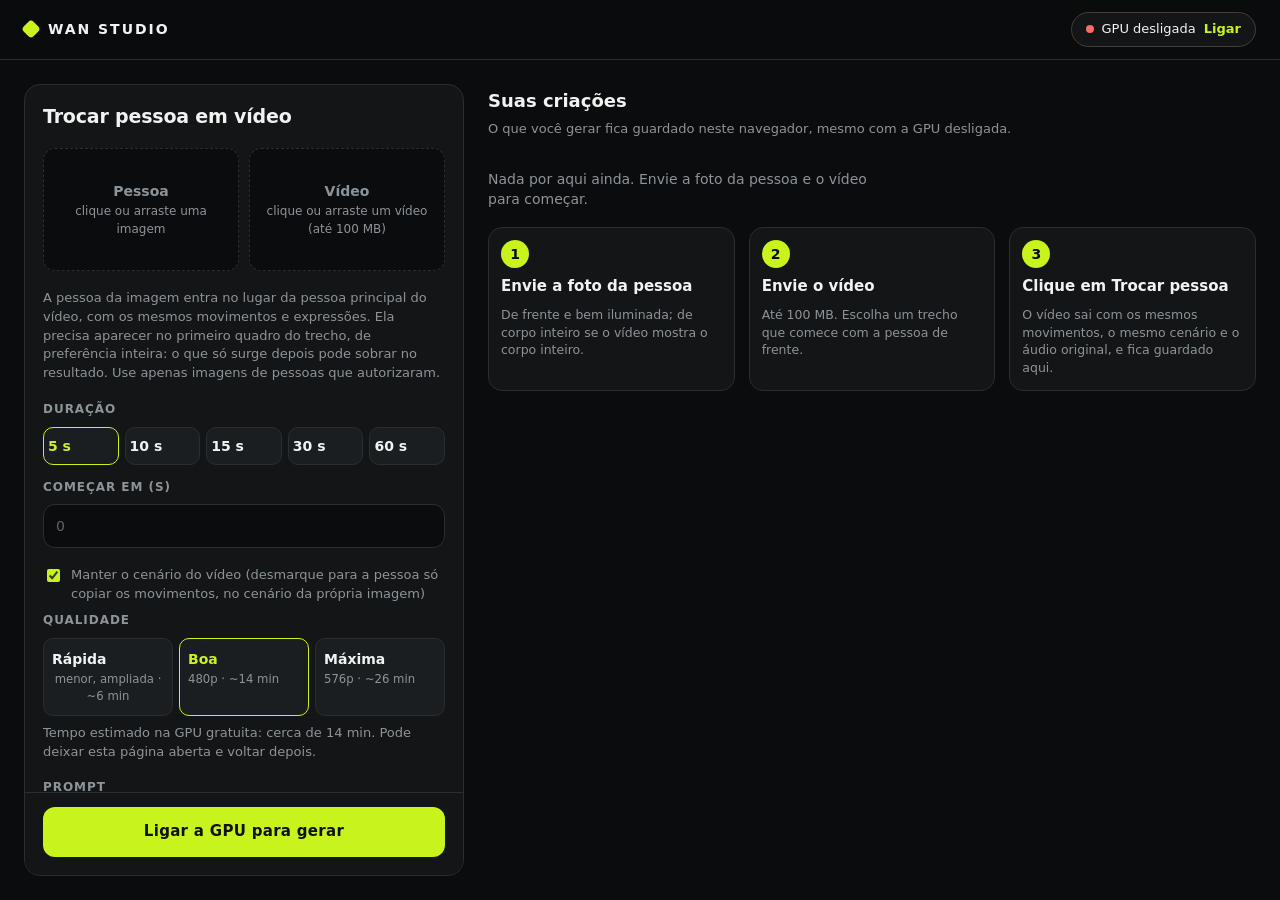
==== commit d0a16e8e: "Troca de pessoa: sessão só de troca, GPU rápida e melhorias em teste O foco do projeto passa a ser a" ====
--- a/site/index.html
+++ b/site/index.html
@@ -86,6 +86,7 @@
 .panel-scroll { display: flex; flex-direction: column; gap: 18px; min-height: 0; padding: 18px; overflow-y: auto; scrollbar-width: thin; }
 .panel-foot { display: flex; flex-direction: column; gap: 10px; padding: 14px 18px 18px; border-top: 1px solid var(--line); background: var(--panel); }
 
+.panel-title { margin: 0; font-size: 19px; font-weight: 700; letter-spacing: -.01em; }
 .tabs { display: flex; flex-wrap: wrap; gap: 4px; padding: 4px; background: var(--bg); border-radius: var(--radius); }
 .tab { flex: 1 1 auto; padding: 9px 10px; border: 0; border-radius: 9px; background: none; color: var(--muted); font-size: 13px; font-weight: 600; white-space: nowrap; }
 .tab[aria-selected="true"] { background: var(--raised); color: var(--text); }
@@ -98,6 +99,13 @@
 .field-head { display: flex; align-items: center; justify-content: space-between; gap: 8px; }
 .field-title { font-size: 12px; font-weight: 700; letter-spacing: .08em; text-transform: uppercase; color: var(--muted); }
 .row { display: grid; grid-template-columns: 1fr 1fr; gap: 14px; }
+.row:not(:has(> :not([hidden]))) { display: none; }  /* nada a mostrar: nem o espaco dela */
+/* Troca de pessoa: o trecho (duracao e comeco) vem logo depois dos arquivos, antes da
+   qualidade, que mostra o tempo que ele leva. */
+.panel.swap #timing-row { order: 1; }
+.panel.swap #swap-options, .panel.swap #prompt-field, .panel.swap #presets-field,
+.panel.swap #model-field, .panel.swap .advanced { order: 2; }
+.panel.swap textarea { min-height: 64px; }  /* o prompt e opcional */
 /* Troca de pessoa: cinco duracoes nao cabem em meia linha. */
 .row:has([data-key="length"]:not([hidden])) { grid-template-columns: 1fr; }
 .inline { display: flex; gap: 8px; }
@@ -340,6 +348,45 @@
 .card-actions { display: flex; flex-wrap: wrap; gap: 6px; }
 .card-actions > * { padding: 6px 10px; border: 1px solid var(--line); border-radius: 8px; background: var(--raised); color: var(--text); font-size: 12.5px; text-decoration: none; }
 .card-actions .danger { margin-left: auto; color: var(--danger); }
+.card-actions .accent { border-color: var(--accent); color: var(--accent); }
+
+/* ---- galeria vazia: por onde comecar ---- */
+.starter { display: grid; grid-template-columns: repeat(auto-fill, minmax(200px, 1fr)); gap: 14px; margin-top: 18px; }
+.starter-card {
+  display: flex; flex-direction: column; gap: 8px;
+  padding: 12px 12px 14px;
+  border: 1px solid var(--line); border-radius: 14px;
+  background: var(--panel);
+  text-align: left;
+  transition: border-color .15s, transform .15s;
+}
+.starter-card:hover { border-color: var(--accent); transform: translateY(-2px); }
+/* Pagina so de troca de pessoa: os tres passos, no lugar dos cartoes dos modos. */
+.howto { padding: 0; list-style: none; }
+.howto .starter-card:hover { border-color: var(--line); transform: none; }
+.step { display: grid; place-items: center; width: 28px; height: 28px; border-radius: 50%; background: var(--accent); color: #0b0c0d; font-size: 14px; font-weight: 800; }
+.starter-card b { font-size: 15px; }
+.starter-card small { color: var(--muted); font-size: 12.5px; line-height: 1.4; }
+.starter-art { position: relative; display: block; aspect-ratio: 16 / 9; overflow: hidden; border-radius: 9px; background: linear-gradient(135deg, #1c2a14, #0d1113 70%); }
+.starter-art i { position: absolute; display: block; }
+/* Trocar pessoa: duas silhuetas, a de tras apagada e a da frente acesa. */
+.art-swap i { bottom: 0; width: 24%; aspect-ratio: 1 / 1.7; border-radius: 46% 46% 12% 12%; }
+.art-swap i:first-child { left: 26%; background: #3a4146; opacity: .7; }
+.art-swap i:last-child { left: 50%; background: var(--accent); box-shadow: 0 0 26px rgba(200, 243, 29, .45); }
+/* Imagem -> video: um quadro com o triangulo de tocar. */
+.art-i2v { background: linear-gradient(135deg, #14242e, #0d1113 70%); }
+.art-i2v i { inset: 22% 34%; border: 2px solid var(--accent); border-radius: 8px; }
+.art-i2v i::after { content: ""; position: absolute; left: 50%; top: 50%; margin: -9px 0 0 -5px; border: 9px solid transparent; border-left: 14px solid var(--accent); border-right: 0; }
+/* Texto -> video: linhas de texto. */
+.art-t2v { background: linear-gradient(135deg, #261c2e, #0d1113 70%); }
+.art-t2v i { left: 18%; height: 7%; border-radius: 99px; background: #4a4f55; }
+.art-t2v i:nth-child(1) { top: 30%; width: 64%; background: var(--accent); }
+.art-t2v i:nth-child(2) { top: 47%; width: 48%; }
+.art-t2v i:nth-child(3) { top: 64%; width: 56%; }
+/* Imagem: sol e montanha. */
+.art-img { background: linear-gradient(135deg, #2c2414, #0d1113 70%); }
+.art-img i { right: 24%; top: 22%; width: 13%; aspect-ratio: 1; border-radius: 50%; background: var(--accent); }
+.art-img::after { content: ""; position: absolute; left: 14%; right: 14%; bottom: 0; height: 46%; background: #3a4146; clip-path: polygon(0 100%, 30% 20%, 52% 62%, 68% 36%, 100% 100%); }
 
 /* ---- dialogos ---- */
 .dialog { width: min(480px, calc(100vw - 32px)); max-height: calc(100vh - 32px); padding: 0; border: 1px solid var(--line); border-radius: 16px; background: var(--panel); color: var(--text); }
@@ -370,6 +417,11 @@
 .viewer-media { display: grid; place-items: center; min-height: 240px; background: #000; }
 .viewer-media video, .viewer-media img { display: block; max-width: 100%; max-height: calc(100vh - 34px); }
 .viewer-side { display: flex; flex-direction: column; gap: 12px; padding: 20px; overflow-y: auto; max-height: calc(100vh - 34px); }
+/* O original e o resultado lado a lado, do mesmo tamanho. */
+.compare { display: grid; grid-template-columns: 1fr 1fr; gap: 2px; width: 100%; max-height: calc(100vh - 34px); }
+.compare-pane { position: relative; margin: 0; overflow: hidden; aspect-ratio: var(--ratio, 9 / 16); max-height: calc(100vh - 34px); justify-self: center; }
+.compare-pane video { width: 100%; height: 100%; object-fit: cover; }
+.compare-pane figcaption { position: absolute; top: 8px; left: 8px; padding: 2px 8px; border-radius: 999px; background: rgba(0, 0, 0, .65); font-size: 11px; font-weight: 600; }
 .viewer-prompt { margin: 0; white-space: pre-wrap; overflow-wrap: anywhere; }
 
 @media (max-width: 860px) {
@@ -399,12 +451,13 @@
   <main class="layout">
     <form id="form" class="panel" autocomplete="off">
       <div class="panel-scroll">
+      <h1 id="focus-title" class="panel-title" hidden>Trocar pessoa em vídeo</h1>
       <div class="tabs" data-key="mode" role="tablist">
+        <button type="button" class="tab" role="tab" data-value="swap">Trocar pessoa</button>
         <button type="button" class="tab" role="tab" data-value="t2v">Texto → Vídeo</button>
         <button type="button" class="tab" role="tab" data-value="i2v">Imagem → Vídeo</button>
         <button type="button" class="tab" role="tab" data-value="flf">Início + Fim</button>
         <button type="button" class="tab" role="tab" data-value="img">Imagem</button>
-        <button type="button" class="tab" role="tab" data-value="swap">Trocar pessoa</button>
       </div>
       <p id="mode-note" class="note warn" hidden></p>
 
@@ -428,18 +481,18 @@
           <button type="button" class="drop-clear" hidden aria-label="Remover vídeo">×</button>
         </label>
       </div>
+      <p id="swap-note" class="note" hidden>A pessoa da imagem entra no lugar da pessoa principal do vídeo, com os mesmos movimentos e expressões. Ela precisa aparecer no primeiro quadro do trecho, de preferência inteira: o que só surge depois pode sobrar no resultado. Use apenas imagens de pessoas que autorizaram.</p>
       <div id="swap-options" class="field" hidden>
-        <p class="note">A pessoa da imagem entra no lugar da pessoa principal do vídeo, com os mesmos movimentos e expressões. Ela precisa aparecer no primeiro quadro do trecho, de preferência inteira: o que só surge depois pode sobrar no resultado. Use apenas imagens de pessoas que autorizaram.</p>
         <label class="check">
           <input type="checkbox" id="replace" checked>
           <span>Manter o cenário do vídeo (desmarque para a pessoa só copiar os movimentos, no cenário da própria imagem)</span>
         </label>
         <span class="field-title">Qualidade</span>
         <div class="segmented" data-key="quality">
-          <button type="button" data-value="rapida">Rápida<small>menor, ampliada</small></button>
-          <button type="button" data-value="boa">Boa<small>480p</small></button>
-          <button type="button" data-value="maxima">Máxima<small>576p</small></button>
-          <button type="button" data-value="ultra" hidden>Ultra<small>720p direto</small></button>
+          <button type="button" data-value="rapida">Rápida<small data-note="menor, ampliada">menor, ampliada</small></button>
+          <button type="button" data-value="boa">Boa<small data-note="480p">480p</small></button>
+          <button type="button" data-value="maxima">Máxima<small data-note="576p">576p</small></button>
+          <button type="button" data-value="ultra" hidden>Ultra<small data-note="720p direto">720p direto</small></button>
         </div>
         <label class="check" id="hd-row" hidden>
           <input type="checkbox" id="hd">
@@ -452,7 +505,7 @@
         <p id="swap-estimate" class="note"></p>
       </div>
 
-      <div class="field">
+      <div class="field" id="prompt-field">
         <div class="field-head">
           <label class="field-title" for="prompt">Prompt</label>
           <button type="button" id="enhance" class="link" hidden>Melhorar com IA</button>
@@ -475,7 +528,7 @@
         <div id="styles" class="chips" data-key="style" hidden></div>
       </section>
 
-      <section class="field">
+      <section class="field" id="model-field">
         <span class="field-title">Modelo</span>
         <p id="swap-model" class="fixed-choice" hidden>Wan 2.2 Animate<small>troca de pessoa · 16 fps</small></p>
         <div class="segmented" data-key="model">
@@ -506,7 +559,7 @@
         </section>
       </div>
 
-      <div class="row">
+      <div class="row" id="timing-row">
         <section class="field" id="duration-field">
           <span class="field-title">Duração</span>
           <div class="segmented compact" data-key="duration">
@@ -565,7 +618,37 @@
       </div>
       <p id="gallery-note" class="note"></p>
       <div id="gallery" class="gallery"></div>
-      <p id="empty" class="empty" hidden>Nada por aqui ainda. Escreva um prompt, escolha um movimento de câmera e gere o primeiro vídeo.</p>
+      <p id="empty" class="empty" hidden>Nada por aqui ainda. O que você quer criar?</p>
+      <ol id="howto" class="starter howto" hidden>
+        <li class="starter-card"><span class="step">1</span><b>Envie a foto da pessoa</b>
+          <small>De frente e bem iluminada; de corpo inteiro se o vídeo mostra o corpo inteiro.</small></li>
+        <li class="starter-card"><span class="step">2</span><b>Envie o vídeo</b>
+          <small>Até 100 MB. Escolha um trecho que comece com a pessoa de frente.</small></li>
+        <li class="starter-card"><span class="step">3</span><b>Clique em Trocar pessoa</b>
+          <small>O vídeo sai com os mesmos movimentos, o mesmo cenário e o áudio original, e fica guardado aqui.</small></li>
+      </ol>
+      <div id="starter" class="starter" hidden>
+        <button type="button" class="starter-card" data-start="swap">
+          <span class="starter-art art-swap" aria-hidden="true"><i></i><i></i></span>
+          <b>Trocar pessoa</b>
+          <small>A pessoa de uma foto entra no lugar da pessoa de um vídeo, com os mesmos movimentos e o mesmo cenário.</small>
+        </button>
+        <button type="button" class="starter-card" data-start="i2v">
+          <span class="starter-art art-i2v" aria-hidden="true"><i></i></span>
+          <b>Imagem → Vídeo</b>
+          <small>Dê vida a uma imagem: movimento de câmera, efeito e estilo à sua escolha.</small>
+        </button>
+        <button type="button" class="starter-card" data-start="t2v">
+          <span class="starter-art art-t2v" aria-hidden="true"><i></i><i></i><i></i></span>
+          <b>Texto → Vídeo</b>
+          <small>Descreva a cena e escolha entre 36 movimentos de câmera.</small>
+        </button>
+        <button type="button" class="starter-card" data-start="img">
+          <span class="starter-art art-img" aria-hidden="true"><i></i></span>
+          <b>Imagem</b>
+          <small>Gere a imagem de partida e anime depois com um clique.</small>
+        </button>
+      </div>
     </section>
   </main>
 
@@ -577,10 +660,15 @@
       </div>
 
       <section id="gpu-off" class="dialog-section">
-        <p class="lead">Os vídeos são gerados numa GPU gratuita (do Kaggle ou do Lightning AI), que só fica ligada enquanto você usa. Sua galeria continua salva aqui com ela desligada.</p>
+        <p class="lead">Os vídeos são gerados numa GPU que só fica ligada enquanto você usa. Sua galeria continua salva aqui com ela desligada.</p>
+        <div id="wake-box" class="dialog-section" hidden>
+          <button type="button" id="wake" class="generate">Ligar a GPU rápida</button>
+          <p class="note">Liga em 1 a 2 minutos, daqui mesmo, e se desliga sozinha quando você para de usar. Gasta o crédito mensal da sua conta do Modal só enquanto está ligada.</p>
+          <p id="wake-error" class="error" role="alert" hidden></p>
+        </div>
         <ol class="steps">
-          <li>No seu computador, abra a pasta do Wan Studio e dê dois cliques em <b>Ligar GPU</b> (Kaggle) ou em <b>Ligar GPU (Lightning)</b> (placa maior, para a qualidade Ultra).</li>
-          <li>Espere esta página conectar sozinha: uns 5 minutos, ou bem mais quando o Kaggle está cheio e deixa a máquina numa fila.</li>
+          <li>No seu computador, abra a pasta do Wan Studio e dê dois cliques em <b>Ligar GPU rápida</b> (Modal: troca de pessoa em minutos) ou em <b>Ligar GPU</b> (Kaggle: sem custo nenhum, mais lenta).</li>
+          <li>Espere esta página conectar sozinha: 1 a 2 minutos na rápida; uns 5 no Kaggle, ou bem mais quando ele está cheio e deixa a máquina numa fila.</li>
         </ol>
         <details id="manual" class="manual">
           <summary>Ligar pelo site do Kaggle</summary>
@@ -660,7 +748,7 @@
 
 const ACTIVE = ["preparing", "queued", "running"];
 const DEFAULTS = {
-  mode: "t2v", camera: "none", effect: "none", style: "none", model: "5b", aspect: "16:9",
+  mode: "swap", camera: "none", effect: "none", style: "none", model: "5b", aspect: "16:9",
   resolution: "480p", duration: "5", count: "1", tab: "camera", filter: "all",
   quality: "boa", length: "5",  // troca de pessoa: qualidade e duracao do trecho
 };
@@ -761,6 +849,11 @@
   state.quality = DEFAULTS.quality;
   store.set("qualities", 2);
 }
+// O que a sessao da GPU oferece: "swap", so a troca de pessoa (a sessao de costume), ou "all",
+// o estudio inteiro (notebook gerado com --tudo). Fica guardado, para a pagina abrir do mesmo
+// jeito com a GPU desligada.
+let focus = store.get("focus", "swap");
+const onlySwap = () => focus === "swap";
 const files = { start_image: null, end_image: null, video: null };
 let presets = { cameras: [], effects: [], styles: [] };
 let conn = store.get("conn");        // { url, password } da sessao atual da GPU
@@ -793,10 +886,14 @@
 const hasSession = (data) => /^https?:\/\//.test(data.u || "");
 
 /** Guarda o que o codigo trouxer: a sessao atual (u, p), o pareamento (t, k) ou os dois.
- *  O atalho "Ligar GPU" manda so o pareamento e a hora em que ligou (s). */
+ *  O atalho "Ligar GPU" manda so o pareamento e a hora em que ligou (s); o da GPU rapida
+ *  manda tambem o endereco e a chave com que esta pagina a liga sozinha (w, wk). */
 function connect(data) {
   if (data.t && data.k) {
-    pairing = { topic: data.t, key: data.k };
+    // Quem pareou pela GPU rapida e depois liga o Kaggle continua podendo ligar a rapida.
+    const kept = pairing && pairing.topic === data.t && pairing.wake ? { wake: pairing.wake, wakeKey: pairing.wakeKey } : {};
+    pairing = { topic: data.t, key: data.k, ...kept };
+    if (/^https:\/\//.test(data.w || "") && data.wk) Object.assign(pairing, { wake: data.w, wakeKey: data.wk });
     store.set("pairing", pairing);
   }
   if (hasSession(data)) {
@@ -832,13 +929,16 @@
 }
 
 const DISCOVER_EVERY = 20000;
+const DISCOVER_STARTING = 4000;  // com a GPU ligando, o anuncio pode chegar a qualquer momento
+const WAKE_TIMEOUT = 60000;
 let discovering = false;
 let lastDiscover = 0;
+let waking = false;
 
 /** O notebook anuncia o endereco da sessao, cifrado, num topico que so este navegador conhece. */
 async function discover(force = false) {
   if (!pairing || discovering || document.hidden) return;
-  if (!force && Date.now() - lastDiscover < DISCOVER_EVERY) return;
+  if (!force && Date.now() - lastDiscover < (starting() ? DISCOVER_STARTING : DISCOVER_EVERY)) return;
   lastDiscover = Date.now();
   discovering = true;
   try {
@@ -859,6 +959,41 @@
   }
 }
 
+/** Liga a GPU rapida daqui: chama o endereco fixo que o atalho deixou no pareamento. A sessao
+ *  sobe no Modal e se anuncia como qualquer outra; esta pagina a encontra pela descoberta. */
+async function wake() {
+  if (waking || !pairing || !pairing.wake) return;
+  const error = $("#wake-error");
+  error.hidden = true;
+  waking = true;
+  renderGpu();
+  try {
+    const response = await fetch(pairing.wake, {
+      method: "POST", headers: { "Content-Type": "application/json" },
+      body: JSON.stringify({ key: pairing.wakeKey }), signal: AbortSignal.timeout(WAKE_TIMEOUT),
+    });
+    if (!response.ok) {
+      const data = await response.json().catch(() => ({}));
+      throw new Error(response.status === 403
+        ? "Este navegador não está mais autorizado a ligar a GPU. Rode de novo o atalho Ligar GPU rápida."
+        : `O Modal não ligou a GPU: ${data.detail || "erro " + response.status}`);
+    }
+    store.set("starting", Math.floor(Date.now() / 1000));
+    lastDiscover = 0;
+    renderStatus();
+    refreshForm();
+    discover(true);
+  } catch (failure) {
+    error.hidden = false;
+    error.textContent = failure.name === "TypeError" || failure.name === "TimeoutError"
+      ? "Não consegui falar com o Modal. Confira a internet e tente de novo."
+      : failure.message;
+  } finally {
+    waking = false;
+    renderGpu();
+  }
+}
+
 async function refreshStatus() {
   let next = null;
   if (reachable()) {
@@ -871,6 +1006,11 @@
     failures = 0;
     status = next;
     if (next.comfy) store.set("starting", null);  // chegou: nao esta mais "ligando"
+    if ((next.focus || "all") !== focus) {
+      focus = next.focus || "all";
+      store.set("focus", focus);
+      render();  // os cartoes mudam: o que leva a outro modo some ou volta
+    }
   } else if (++failures >= 2 || !status) {
     status = null;  // uma falha isolada nao derruba a tela; duas seguidas sim
   }
@@ -920,6 +1060,10 @@
   $("#gpu-on").hidden = !on;
   $("#gpu-off").hidden = on;
   if (!on) {
+    // Quem pareou pela GPU rapida a liga daqui, sem o atalho (e de qualquer aparelho).
+    $("#wake-box").hidden = !(pairing && pairing.wake);
+    $("#wake").disabled = waking || starting();
+    $("#wake").textContent = waking ? "Pedindo a máquina…" : starting() ? "Ligando… 1 a 2 minutos" : "Ligar a GPU rápida";
     $("#step-paired").hidden = !pairing;
     $("#step-code").hidden = Boolean(pairing);
     // Quem ainda nao pareou precisa do caminho manual a vista; depois ele so atrapalha.
@@ -932,16 +1076,24 @@
   }
 
   const rows = fact("Placa", status.gpu || "—");
-  for (const [name, label] of Object.entries(SET_NAMES)) {
-    const info = status.models[name];
-    const ok = Boolean(info && info.ok);
-    rows.push(...fact(`Wan 2.2 ${label}`, ok ? (info.turbo ? "instalado · turbo" : "instalado") : "não instalado",
-                      ok ? "yes" : "no"));
-  }
-  const enhancer = status.enhancer;
-  const detail = enhancer.state === "error" || enhancer.state === "off" ? enhancer.detail : "";
-  rows.push(...fact("Melhorar prompt", ENHANCER_TEXT[enhancer.state] + (detail ? ` (${detail})` : ""),
-                    enhancer.state === "ready" ? "yes" : "no"));
+  if (onlySwap()) {  // so o que a troca de pessoa usa
+    const swap = status.models.animate || {};
+    rows.push(...fact("Troca de pessoa", swap.ok ? "pronta" : status.extras ? "baixando" : "não instalada", swap.ok ? "yes" : "no"));
+    rows.push(...fact("Alta definição", swap.hd === "seedvr2" ? "restauração dos detalhes" : swap.hd ? "ampliação" : "indisponível",
+                      swap.hd ? "yes" : "no"));
+    rows.push(...fact("Movimento fluido", swap.rife ? "pronto" : "indisponível", swap.rife ? "yes" : "no"));
+  } else {
+    for (const [name, label] of Object.entries(SET_NAMES)) {
+      const info = status.models[name];
+      const ok = Boolean(info && info.ok);
+      rows.push(...fact(`Wan 2.2 ${label}`, ok ? (info.turbo ? "instalado · turbo" : "instalado") : "não instalado",
+                        ok ? "yes" : "no"));
+    }
+    const enhancer = status.enhancer;
+    const detail = enhancer.state === "error" || enhancer.state === "off" ? enhancer.detail : "";
+    rows.push(...fact("Melhorar prompt", ENHANCER_TEXT[enhancer.state] + (detail ? ` (${detail})` : ""),
+                      enhancer.state === "ready" ? "yes" : "no"));
+  }
   if (status.extras) rows.push(...fact("Baixando", status.extras));
   $("#gpu-facts").replaceChildren(...rows);
 
@@ -1108,25 +1260,31 @@
 
 /** Quanto a troca de pessoa deve levar, em minutos, com as escolhas atuais. Com duas GPUs o
  * video e gerado do meio para as pontas, dois pedacos por vez (veja app/stitch.py). */
-function swapMinutes() {
+function swapMinutes(quality = state.quality) {
   const frames = Number(state.length) * SWAP_FPS;
-  const hd = $("#hd").checked && !$("#hd-row").hidden;
+  // Quem ja gera em 720p (ultra) nao passa pela alta definicao.
+  const hd = $("#hd").checked && Boolean(status && status.models.animate && status.models.animate.hd) && quality !== "ultra";
   // Com a alta definicao, numa placa pequena, os pedacos sao de 49 quadros (o servidor decide).
   const small = !(online() && (status.vram || 0) >= ULTRA_MIN_VRAM);
-  const chunk = Math.min(SWAP_CHUNKS[state.quality] || SWAP_CHUNK, hd && small ? 49 : SWAP_CHUNK);
+  const chunk = Math.min(SWAP_CHUNKS[quality] || SWAP_CHUNK, hd && small ? 49 : SWAP_CHUNK);
   const stride = chunk - SWAP_OVERLAP;
   // Os pedacos saem um depois do outro, cada um continuando do anterior: o tempo acompanha
   // os quadros a gerar (um pedaco pequeno ainda custa uns 45% de um inteiro).
   const pieces = frames <= chunk ? Math.max(0.45, frames / chunk) : (frames - SWAP_OVERLAP) / stride;
   // O tempo de um pedaco menor que o de costume cai com os quadros dele, menos a parte fixa.
-  const usual = SWAP_CHUNKS[state.quality] || SWAP_CHUNK;
-  let seconds = SWAP_CHUNK_SECONDS[state.quality] * (0.25 + 0.75 * chunk / usual) * pieces;
+  const usual = SWAP_CHUNKS[quality] || SWAP_CHUNK;
+  let seconds = SWAP_CHUNK_SECONDS[quality] * (0.25 + 0.75 * chunk / usual) * pieces;
   if (hd) {
     // A restauracao vem depois, e nela as GPUs trabalham ao mesmo tempo (o Kaggle tem duas).
     const workers = status ? status.workers || 1 : 2;
     seconds += SWAP_HD_SECONDS * (chunk / 49) * pieces / workers;
   }
   return Math.max(1, Math.round(seconds / gpuSpeed() / 60));
+}
+
+/** "~14 min" ou "~1 h 20": o tempo estimado, curto o bastante para caber num botao. */
+function shortTime(minutes) {
+  return minutes < 60 ? `~${minutes} min` : `~${Math.floor(minutes / 60)} h ${String(minutes % 60).padStart(2, "0")}`;
 }
 
 /** Quantas vezes a placa ligada e mais rapida que a T4 (1 para a T4 ou sem conexao). */
@@ -1137,9 +1295,14 @@
 }
 
 function refreshForm() {
+  // Numa sessao so de troca de pessoa os outros modos nem aparecem.
+  $('[data-key="mode"]').hidden = onlySwap();
+  $("#focus-title").hidden = !onlySwap();
+  if (onlySwap() && state.mode !== "swap") choose("mode", "swap");
   const mode = state.mode;
   const image = mode === "img";
   const swap = mode === "swap";
+  $("#form").classList.toggle("swap", swap);  // a ordem dos campos muda (style.css)
 
   let ready;
   if (swap) {  // modelo fixo: o Animate
@@ -1172,6 +1335,7 @@
   $('[data-frame="video"]').hidden = !swap;
   $('[data-frame="start_image"] .drop-title').textContent = swap ? "Pessoa" : "Frame inicial";
   $("#swap-options").hidden = !swap;
+  $("#swap-note").hidden = !swap;
   $("#prompt").placeholder = swap
     ? "Opcional: descreva a pessoa ou a cena…"
     : "Descreva a cena: quem aparece, onde, o que acontece, a luz…";
@@ -1187,16 +1351,28 @@
   // Quem ja gera em 720p nao passa pela alta definicao (o arquivo nao ficaria maior).
   $("#hd-row").hidden = !(swap && info && info.hd) || state.quality === "ultra";
   $("#fluid-row").hidden = !(swap && info && info.rife);
-  $("#swap-estimate").textContent = swap
-    ? (gpuSpeed() === 1 ? "Tempo estimado na GPU gratuita" : "Tempo estimado nesta placa (conta ainda não conferida nela)")
-      + `: cerca de ${swapMinutes()} min. Pode deixar esta página aberta e voltar depois.`
-    : "";
+  if (swap) {
+    // Cada qualidade mostra quanto levaria com a duracao e a placa de agora.
+    for (const button of $$('[data-key="quality"] button')) {
+      const note = $("small", button);
+      note.textContent = `${note.dataset.note} · ${shortTime(swapMinutes(button.dataset.value))}`;
+    }
+    const minutes = swapMinutes();
+    // Numa maquina paga por tempo (a GPU rapida), o que o video gasta do credito.
+    const cost = online() && status.price_hour ? ` Gasta uns US$ ${(minutes / 60 * status.price_hour).toFixed(2)} do crédito.` : "";
+    $("#swap-estimate").textContent =
+      (gpuSpeed() === 1 ? "Tempo estimado na GPU gratuita" : "Tempo estimado nesta placa (conta ainda não conferida nela)")
+      + `: cerca de ${minutes} min.${cost} Pode deixar esta página aberta e voltar depois.`;
+  } else {
+    $("#swap-estimate").textContent = "";
+  }
   $("#duration-field").hidden = image;
   $("#start-field").hidden = !swap;
   $("#count-field").hidden = swap;
   $("#aspect-field").hidden = swap;
   $("#presets-field").hidden = swap;
   $("#swap-model").hidden = !swap;
+  $("#model-field").hidden = swap && onlySwap();  // um modelo so: nao ha o que mostrar
   $('[data-key="model"]').hidden = swap;
 
   // Imagem parada nao tem movimento de camera.
@@ -1544,6 +1720,7 @@
   if (job.mode === "swap") parts.push(job.replace === false ? "movimento copiado" : "pessoa trocada");
   if (job.hd) parts.push(job.hd_method === "seedvr2" ? "alta definição" : "ampliado");
   if (job.fluid) parts.push(`${job.out_fps} fps`);
+  if (job.cost) parts.push(`≈ US$ ${job.cost.toFixed(2)}`);  // tempo de maquina, na GPU paga por tempo
   for (const [key, list] of [["camera", presets.cameras], ["effect", presets.effects], ["style", presets.styles]]) {
     if (job[key] && job[key] !== "none") parts.push(nameOf(list, job[key]));
   }
@@ -1676,33 +1853,72 @@
     const extension = item.kind === "image" ? "png" : "mp4";
     nodes.push(el("a", { href: item.url, download: `wan-${item.id}.${extension}`, textContent: "Baixar" }));
   }
-  nodes.push(actionButton("Reusar", () => reuse(item)));
-  if (item.local && item.kind === "image") {
+  // Numa sessao so de troca de pessoa, o que levaria a outro modo nao aparece.
+  if (!onlySwap() || item.mode === "swap") nodes.push(actionButton("Reusar", () => reuse(item)));
+  if (!onlySwap() && item.local && item.kind === "image") {
     nodes.push(actionButton("Animar", () => startFrom(item, async () => library.get(item.id).blob)));
   }
-  if (item.local && item.kind === "video") {
+  if (!onlySwap() && item.local && item.kind === "video") {
     nodes.push(actionButton("Continuar", () => startFrom(item, () => lastFrame(item.url))));
   }
   nodes.push(deleteButton(item));
   return nodes;
 }
 
-function openViewer(id) {
+let compareUrl = null;  // o video original aberto na comparacao, para soltar ao fechar
+
+/** O original e o resultado lado a lado, andando juntos: o resultado manda (tem os controles)
+ *  e o original o acompanha, a partir do ponto do video em que a troca comecou. */
+function compareMedia(item, original) {
+  const offset = Number(item.start) || 0;
+  compareUrl = URL.createObjectURL(original);
+  const before = el("video", { src: compareUrl, muted: true, playsInline: true, preload: "auto" });
+  const after = el("video", { src: item.url, controls: true, autoplay: true, loop: true, playsInline: true });
+  const follow = () => {
+    const wanted = offset + after.currentTime;
+    if (Math.abs(before.currentTime - wanted) > 0.12) before.currentTime = wanted;
+  };
+  after.addEventListener("timeupdate", follow);
+  after.addEventListener("seeking", follow);
+  after.addEventListener("play", () => { follow(); before.play().catch(() => {}); });
+  after.addEventListener("pause", () => before.pause());
+  const pane = (label, video) => el("figure", { className: "compare-pane" }, video, el("figcaption", { textContent: label }));
+  const box = el("div", { className: "compare" }, pane("Original", before), pane("Resultado", after));
+  box.style.setProperty("--ratio", `${item.width} / ${item.height}`);
+  return box;
+}
+
+function releaseCompare() {
+  if (compareUrl) URL.revokeObjectURL(compareUrl);
+  compareUrl = null;
+}
+
+function openViewer(id, compare = false) {
   const stored = library.get(id);
   if (!stored) return;
   const item = { ...stored.job, status: "done", url: stored.url, local: true };
+  // A troca de pessoa guarda o video de origem (ate 25 MB): da para ver os dois lado a lado.
+  const original = item.mode === "swap" && stored.inputs && stored.inputs.video;
+  releaseCompare();
   const media = item.kind === "image"
     ? el("img", { src: item.url, alt: item.prompt })
-    : el("video", { src: item.url, controls: true, autoplay: true, loop: true, playsInline: true });
+    : compare && original
+      ? compareMedia(item, original)
+      : el("video", { src: item.url, controls: true, autoplay: true, loop: true, playsInline: true });
   $("#viewer-media").replaceChildren(media);
   $("#viewer-prompt").textContent = titleOf(item);
   const final = $("#viewer-final");
   final.hidden = !item.final_prompt;
   final.textContent = item.final_prompt ? `Enviado ao modelo: ${item.final_prompt}` : "";
   $("#viewer-meta").textContent = describe(item);
-  $("#viewer-actions").replaceChildren(...actionsFor(item));
+  const actions = actionsFor(item);
+  if (original) {
+    actions.splice(1, 0, actionButton(compare ? "Ver só o resultado" : "Comparar com o original",
+                                      () => openViewer(id, !compare), "accent"));
+  }
+  $("#viewer-actions").replaceChildren(...actions);
   $("#viewer").dataset.id = id;
-  $("#viewer").showModal();
+  if (!$("#viewer").open) $("#viewer").showModal();
 }
 
 function renderCard(item) {
@@ -1748,13 +1964,17 @@
 }
 
 function render() {
+  // Uma sessao so de troca de pessoa nao gera imagem: o filtro so aparece se a galeria ja as tem.
+  const images = [...library.values()].some((stored) => stored.job.kind === "image");
+  $('[data-key="filter"]').hidden = onlySwap() && !images;
+  if (onlySwap() && !images && state.filter !== "all") choose("filter", "all");
   const items = galleryItems();
   const gallery = $("#gallery");
   const seen = new Set();
   items.forEach((item, index) => {
     seen.add(item.id);
     // So redesenha o card quando algo mudou, para nao interromper um video tocando.
-    const signature = item.local ? "local" : `${item.status}|${waitText(item)}|${item.error || ""}`;
+    const signature = item.local ? `local|${focus}` : `${item.status}|${waitText(item)}|${item.error || ""}`;
     let entry = cards.get(item.id);
     if (!entry || entry.signature !== signature) {
       const node = renderCard(item);
@@ -1772,9 +1992,13 @@
   }
   const empty = $("#empty");
   empty.hidden = items.length > 0;
-  empty.textContent = state.filter === "all" || !library.size
-    ? "Nada por aqui ainda. Escreva um prompt, escolha um movimento de câmera e gere o primeiro vídeo."
-    : "Nada neste filtro.";
+  const nothing = state.filter === "all" || !library.size;
+  empty.textContent = !nothing ? "Nada neste filtro."
+    : onlySwap() ? "Nada por aqui ainda. Envie a foto da pessoa e o vídeo para começar."
+      : "Nada por aqui ainda. O que você quer criar?";
+  // Na pagina so de troca de pessoa, os tres passos; na do estudio inteiro, um cartao por modo.
+  $("#starter").hidden = items.length > 0 || !nothing || onlySwap();
+  $("#howto").hidden = items.length > 0 || !nothing || !onlySwap();
 }
 
 // ---------------------------------------------------------------- inicio
@@ -1806,6 +2030,7 @@
   });
 
   $("#status").addEventListener("click", openGpu);
+  $("#wake").addEventListener("click", wake);
   $("#connect-go").addEventListener("click", tryConnect);
   $("#connect-code").addEventListener("keydown", (event) => {
     if (event.key === "Enter") tryConnect();
@@ -1839,7 +2064,18 @@
     $("#status").textContent = "Desligando a GPU…";
   });
 
-  $("#viewer").addEventListener("close", () => $("#viewer-media").replaceChildren());
+  $("#viewer").addEventListener("close", () => {
+    $("#viewer-media").replaceChildren();
+    releaseCompare();
+  });
+  // Os cartoes da galeria vazia: cada um leva ao modo dele.
+  $("#starter").addEventListener("click", (event) => {
+    const card = event.target.closest("[data-start]");
+    if (!card) return;
+    choose("mode", card.dataset.start);
+    refreshForm();
+    $("#form").scrollIntoView({ behavior: "smooth", block: "start" });
+  });
   document.addEventListener("visibilitychange", () => {
     if (document.hidden) return;
     document.title = baseTitle;
@@ -1871,6 +2107,8 @@
   await refreshStatus();
   pollJobs();
   setInterval(refreshStatus, STATUS_EVERY);
+  // Com a GPU ligando, a procura pelo anuncio nao espera a proxima leitura de estado.
+  setInterval(() => { if (SITE && !status && starting()) discover(); }, DISCOVER_STARTING);
 }
 
 init();
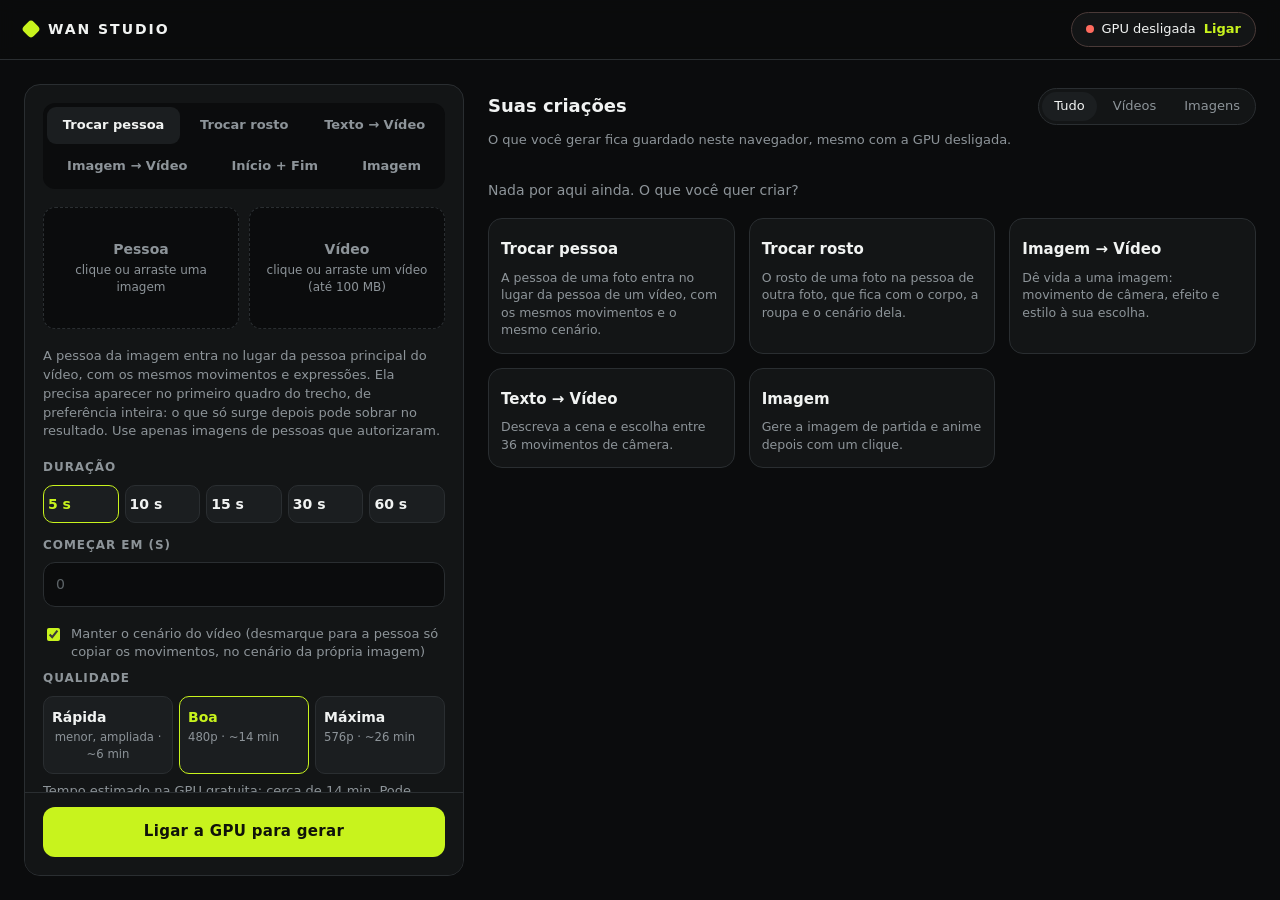
==== commit e70980b5: "Trocar rosto em foto e sessão com todos os modos, a troca primeiro A troca de pessoa continua sendo " ====
--- a/site/index.html
+++ b/site/index.html
@@ -451,9 +451,9 @@
   <main class="layout">
     <form id="form" class="panel" autocomplete="off">
       <div class="panel-scroll">
-      <h1 id="focus-title" class="panel-title" hidden>Trocar pessoa em vídeo</h1>
       <div class="tabs" data-key="mode" role="tablist">
         <button type="button" class="tab" role="tab" data-value="swap">Trocar pessoa</button>
+        <button type="button" class="tab" role="tab" data-value="face">Trocar rosto</button>
         <button type="button" class="tab" role="tab" data-value="t2v">Texto → Vídeo</button>
         <button type="button" class="tab" role="tab" data-value="i2v">Imagem → Vídeo</button>
         <button type="button" class="tab" role="tab" data-value="flf">Início + Fim</button>
@@ -470,7 +470,7 @@
         </label>
         <label class="drop" data-frame="end_image" hidden>
           <input type="file" accept="image/*" hidden>
-          <span class="drop-label">Frame final<small>clique ou arraste uma imagem</small></span>
+          <span class="drop-label"><span class="drop-title">Frame final</span><small>clique ou arraste uma imagem</small></span>
           <img alt="Frame final escolhido" hidden>
           <button type="button" class="drop-clear" hidden aria-label="Remover imagem">×</button>
         </label>
@@ -482,6 +482,13 @@
         </label>
       </div>
       <p id="swap-note" class="note" hidden>A pessoa da imagem entra no lugar da pessoa principal do vídeo, com os mesmos movimentos e expressões. Ela precisa aparecer no primeiro quadro do trecho, de preferência inteira: o que só surge depois pode sobrar no resultado. Use apenas imagens de pessoas que autorizaram.</p>
+      <div id="face-options" class="field" hidden>
+        <p class="note">O rosto da primeira foto entra na pessoa da segunda, que fica com o corpo, a roupa, a expressão e o cenário dela. Funciona melhor com os dois rostos de frente e bem iluminados. Use apenas imagens de pessoas que autorizaram.</p>
+        <label class="check">
+          <input type="checkbox" id="hair">
+          <span>Levar o cabelo junto (troca a cabeça inteira, e não só o rosto)</span>
+        </label>
+      </div>
       <div id="swap-options" class="field" hidden>
         <label class="check">
           <input type="checkbox" id="replace" checked>
@@ -632,6 +639,11 @@
           <span class="starter-art art-swap" aria-hidden="true"><i></i><i></i></span>
           <b>Trocar pessoa</b>
           <small>A pessoa de uma foto entra no lugar da pessoa de um vídeo, com os mesmos movimentos e o mesmo cenário.</small>
+        </button>
+        <button type="button" class="starter-card" data-start="face">
+          <span class="starter-art art-swap" aria-hidden="true"><i></i><i></i></span>
+          <b>Trocar rosto</b>
+          <small>O rosto de uma foto na pessoa de outra foto, que fica com o corpo, a roupa e o cenário dela.</small>
         </button>
         <button type="button" class="starter-card" data-start="i2v">
           <span class="starter-art art-i2v" aria-hidden="true"><i></i></span>
@@ -756,6 +768,8 @@
   "5b": "5B", animate: "Animate · trocar pessoa", "14b_i2v": "14B · imagem → vídeo", "14b_t2v": "14B · texto → vídeo",
 };
 const MODEL_NAMES = { "5b": "5B", "14b": "14B", animate: "Animate" };
+// Os modos que usam o Animate: os unicos de uma sessao so de troca de pessoa.
+const ANIMATE_MODES = ["swap", "face"];
 const ENHANCER_TEXT = {
   ready: "pronto", waiting: "baixando o modelo", loading: "carregando", off: "indisponível", error: "falhou",
   sleeping: "em pausa enquanto a segunda GPU gera vídeo",
@@ -849,10 +863,10 @@
   state.quality = DEFAULTS.quality;
   store.set("qualities", 2);
 }
-// O que a sessao da GPU oferece: "swap", so a troca de pessoa (a sessao de costume), ou "all",
-// o estudio inteiro (notebook gerado com --tudo). Fica guardado, para a pagina abrir do mesmo
+// O que a sessao da GPU oferece: "all", o estudio inteiro (a sessao de costume), ou "swap", so a
+// troca de pessoa (notebook gerado com --so-troca). Fica guardado, para a pagina abrir do mesmo
 // jeito com a GPU desligada.
-let focus = store.get("focus", "swap");
+let focus = store.get("focus", "all");
 const onlySwap = () => focus === "swap";
 const files = { start_image: null, end_image: null, video: null };
 let presets = { cameras: [], effects: [], styles: [] };
@@ -1220,7 +1234,7 @@
 }
 
 function neededSet(mode, model) {
-  if (mode === "swap") return "animate";
+  if (ANIMATE_MODES.includes(mode)) return "animate";
   if (model === "5b") return "5b";
   return mode === "t2v" || mode === "img" ? "14b_t2v" : "14b_i2v";
 }
@@ -1239,7 +1253,7 @@
 function refreshEnhance() {
   const enhancer = online() ? status.enhancer : { state: "off" };
   // Na troca de pessoa o prompt e opcional e o video ja dita a cena.
-  const visible = state.mode !== "swap" && ["ready", "waiting", "loading", "sleeping"].includes(enhancer.state);
+  const visible = !ANIMATE_MODES.includes(state.mode) && ["ready", "waiting", "loading", "sleeping"].includes(enhancer.state);
   $("#enhance").hidden = !visible;
   $("#auto-row").hidden = !visible;
   if (!visible) return;
@@ -1295,17 +1309,17 @@
 }
 
 function refreshForm() {
-  // Numa sessao so de troca de pessoa os outros modos nem aparecem.
-  $('[data-key="mode"]').hidden = onlySwap();
-  $("#focus-title").hidden = !onlySwap();
-  if (onlySwap() && state.mode !== "swap") choose("mode", "swap");
+  // Numa sessao so de troca de pessoa so as duas trocas aparecem.
+  for (const tab of $$('[data-key="mode"] button')) tab.hidden = onlySwap() && !ANIMATE_MODES.includes(tab.dataset.value);
+  if (onlySwap() && !ANIMATE_MODES.includes(state.mode)) choose("mode", "swap");
   const mode = state.mode;
   const image = mode === "img";
   const swap = mode === "swap";
+  const face = mode === "face";
   $("#form").classList.toggle("swap", swap);  // a ordem dos campos muda (style.css)
 
   let ready;
-  if (swap) {  // modelo fixo: o Animate
+  if (swap || face) {  // modelo fixo: o Animate
     ready = !online() || Boolean(status.models.animate && status.models.animate.ok);
   } else {
     const usable = ["5b", "14b"].filter((model) => modelOk(mode, model));
@@ -1325,18 +1339,20 @@
   const info = online() ? status.models[neededSet(mode, state.model)] : null;
   // Imagem nao tem turbo: o servidor usa sempre os passos completos (veja workflows.resolve).
   // A troca de pessoa tem a propria escolha de qualidade, sempre com a LoRA de poucos passos.
-  $("#fast-row").hidden = image || swap || (Boolean(info) && !info.turbo);
+  $("#fast-row").hidden = image || swap || face || (Boolean(info) && !info.turbo);
   $("#fast-label").textContent = state.model === "5b"
     ? "Turbo: 3 passos em vez de 20, bem mais rápido (desmarque se o resultado sair estranho)"
     : "Turbo: 4 passos em vez de 20, bem mais rápido";
 
-  $("#frames").hidden = !(mode === "i2v" || mode === "flf" || swap);
-  $('[data-frame="end_image"]').hidden = mode !== "flf";
+  $("#frames").hidden = !(mode === "i2v" || mode === "flf" || swap || face);
+  $('[data-frame="end_image"]').hidden = !(mode === "flf" || face);
   $('[data-frame="video"]').hidden = !swap;
-  $('[data-frame="start_image"] .drop-title').textContent = swap ? "Pessoa" : "Frame inicial";
+  $('[data-frame="start_image"] .drop-title').textContent = swap ? "Pessoa" : face ? "Rosto" : "Frame inicial";
+  $('[data-frame="end_image"] .drop-title').textContent = face ? "Pessoa que recebe o rosto" : "Frame final";
   $("#swap-options").hidden = !swap;
   $("#swap-note").hidden = !swap;
-  $("#prompt").placeholder = swap
+  $("#face-options").hidden = !face;
+  $("#prompt").placeholder = swap || face
     ? "Opcional: descreva a pessoa ou a cena…"
     : "Descreva a cena: quem aparece, onde, o que acontece, a luz…";
 
@@ -1366,14 +1382,16 @@
   } else {
     $("#swap-estimate").textContent = "";
   }
-  $("#duration-field").hidden = image;
+  $("#duration-field").hidden = image || face;
   $("#start-field").hidden = !swap;
   $("#count-field").hidden = swap;
-  $("#aspect-field").hidden = swap;
-  $("#presets-field").hidden = swap;
-  $("#swap-model").hidden = !swap;
-  $("#model-field").hidden = swap && onlySwap();  // um modelo so: nao ha o que mostrar
-  $('[data-key="model"]').hidden = swap;
+  $("#aspect-field").hidden = swap || face;  // na troca de rosto o tamanho e o da segunda foto
+  $("#resolution-field").hidden = swap || face;
+  $("#presets-field").hidden = swap || face;
+  $("#swap-model").hidden = !(swap || face);
+  $("#swap-model small").textContent = face ? "troca de rosto em foto" : "troca de pessoa · 16 fps";
+  $("#model-field").hidden = (swap || face) && onlySwap();  // um modelo so: nao ha o que mostrar
+  $('[data-key="model"]').hidden = swap || face;
 
   // Imagem parada nao tem movimento de camera.
   const tab = image && state.tab === "camera" ? "style" : state.tab;
@@ -1393,6 +1411,7 @@
   if (online()) {
     const noun = image ? ["imagem", "imagens"] : ["vídeo", "vídeos"];
     if (swap) submit.textContent = submitting ? "Enviando o vídeo…" : "Trocar pessoa";
+    else if (face) submit.textContent = submitting ? "Enviando…" : count > 1 ? `Trocar rosto (${count} versões)` : "Trocar rosto";
     else submit.textContent = submitting ? "Enviando…" : count > 1 ? `Gerar ${count} ${noun[1]}` : `Gerar ${noun[0]}`;
     submit.disabled = submitting || !ready;
   } else if (status || (SITE && starting())) {
@@ -1458,7 +1477,7 @@
   }
   // A proporcao acompanha a imagem inicial (na troca de pessoa, quem manda e o video).
   preview.onload = name === "start_image"
-    ? () => { if (state.mode !== "swap") choose("aspect", nearestAspect(preview.naturalWidth, preview.naturalHeight)); }
+    ? () => { if (!ANIMATE_MODES.includes(state.mode)) choose("aspect", nearestAspect(preview.naturalWidth, preview.naturalHeight)); }
     : null;
   preview.dataset.url = URL.createObjectURL(file);
   preview.src = preview.dataset.url;
@@ -1493,7 +1512,7 @@
     const file = [...event.clipboardData.files].find((entry) => entry.type.startsWith("image/"));
     if (!file) return;
     event.preventDefault();
-    setFrame(state.mode === "flf" && files.start_image ? "end_image" : "start_image", file);
+    setFrame((state.mode === "flf" || state.mode === "face") && files.start_image ? "end_image" : "start_image", file);
   });
 }
 
@@ -1528,6 +1547,10 @@
   const swap = state.mode === "swap";
   if (swap && !(files.start_image && files.video)) {
     showError("Envie a imagem da pessoa e o vídeo.");
+    return;
+  }
+  if (state.mode === "face" && !(files.start_image && files.end_image)) {
+    showError("Envie a foto do rosto e a foto da pessoa que vai recebê-lo.");
     return;
   }
   if (swap && files.video.size > MAX_VIDEO_BYTES) {
@@ -1546,8 +1569,10 @@
     replace: $("#replace").checked, start: Number($("#start").value) || 0,
     hd: !$("#hd-row").hidden && $("#hd").checked,
     fluid: !$("#fluid-row").hidden && $("#fluid").checked,
+    hair: state.mode === "face" && $("#hair").checked,
   };
-  const wanted = { i2v: ["start_image"], flf: ["start_image", "end_image"], swap: ["start_image", "video"] }[state.mode] || [];
+  const wanted = { i2v: ["start_image"], flf: ["start_image", "end_image"], swap: ["start_image", "video"],
+                   face: ["start_image", "end_image"] }[state.mode] || [];
   const inputs = {};
   const body = new FormData();
   body.append("params", JSON.stringify(params));
@@ -1708,16 +1733,17 @@
 
 /** O que mostrar como titulo: o prompt, ou o nome do modo quando ele e opcional. */
 function titleOf(job) {
-  return job.prompt || (job.mode === "swap" ? "Troca de pessoa" : "");
+  return job.prompt || (job.mode === "swap" ? "Troca de pessoa" : job.mode === "face" ? "Troca de rosto" : "");
 }
 
 function describe(job) {
   const swap = job.mode === "swap";
-  const parts = [`Wan 2.2 ${MODEL_NAMES[job.model] || job.model}${job.fast && !swap ? " turbo" : ""}`];
+  const parts = [`Wan 2.2 ${MODEL_NAMES[job.model] || job.model}${job.fast && !swap && job.mode !== "face" ? " turbo" : ""}`];
   if (swap && job.quality) parts.push(`qualidade ${QUALITY_NAMES[job.quality] || job.quality}`);
   parts.push(`${job.width}×${job.height}`);
   if (job.kind !== "image") parts.push(`${job.duration} s`);
   if (job.mode === "swap") parts.push(job.replace === false ? "movimento copiado" : "pessoa trocada");
+  if (job.mode === "face") parts.splice(1, 0, job.hair ? "troca de rosto com o cabelo" : "troca de rosto");
   if (job.hd) parts.push(job.hd_method === "seedvr2" ? "alta definição" : "ampliado");
   if (job.fluid) parts.push(`${job.out_fps} fps`);
   if (job.cost) parts.push(`≈ US$ ${job.cost.toFixed(2)}`);  // tempo de maquina, na GPU paga por tempo
@@ -1745,6 +1771,7 @@
   for (const key of ["mode", "camera", "effect", "style", "model", "aspect", "resolution"]) {
     if (item[key] !== undefined) state[key] = String(item[key]);
   }
+  if (item.mode === "face") $("#hair").checked = Boolean(item.hair);
   if (item.mode === "swap") {
     // A duracao gravada e a real do trecho; volta para a menor opcao que a cobre.
     state.length = String([5, 10, 15, 30, 60].find((option) => option >= item.duration - 0.5) || 60);
@@ -1854,7 +1881,7 @@
     nodes.push(el("a", { href: item.url, download: `wan-${item.id}.${extension}`, textContent: "Baixar" }));
   }
   // Numa sessao so de troca de pessoa, o que levaria a outro modo nao aparece.
-  if (!onlySwap() || item.mode === "swap") nodes.push(actionButton("Reusar", () => reuse(item)));
+  if (!onlySwap() || ANIMATE_MODES.includes(item.mode)) nodes.push(actionButton("Reusar", () => reuse(item)));
   if (!onlySwap() && item.local && item.kind === "image") {
     nodes.push(actionButton("Animar", () => startFrom(item, async () => library.get(item.id).blob)));
   }
